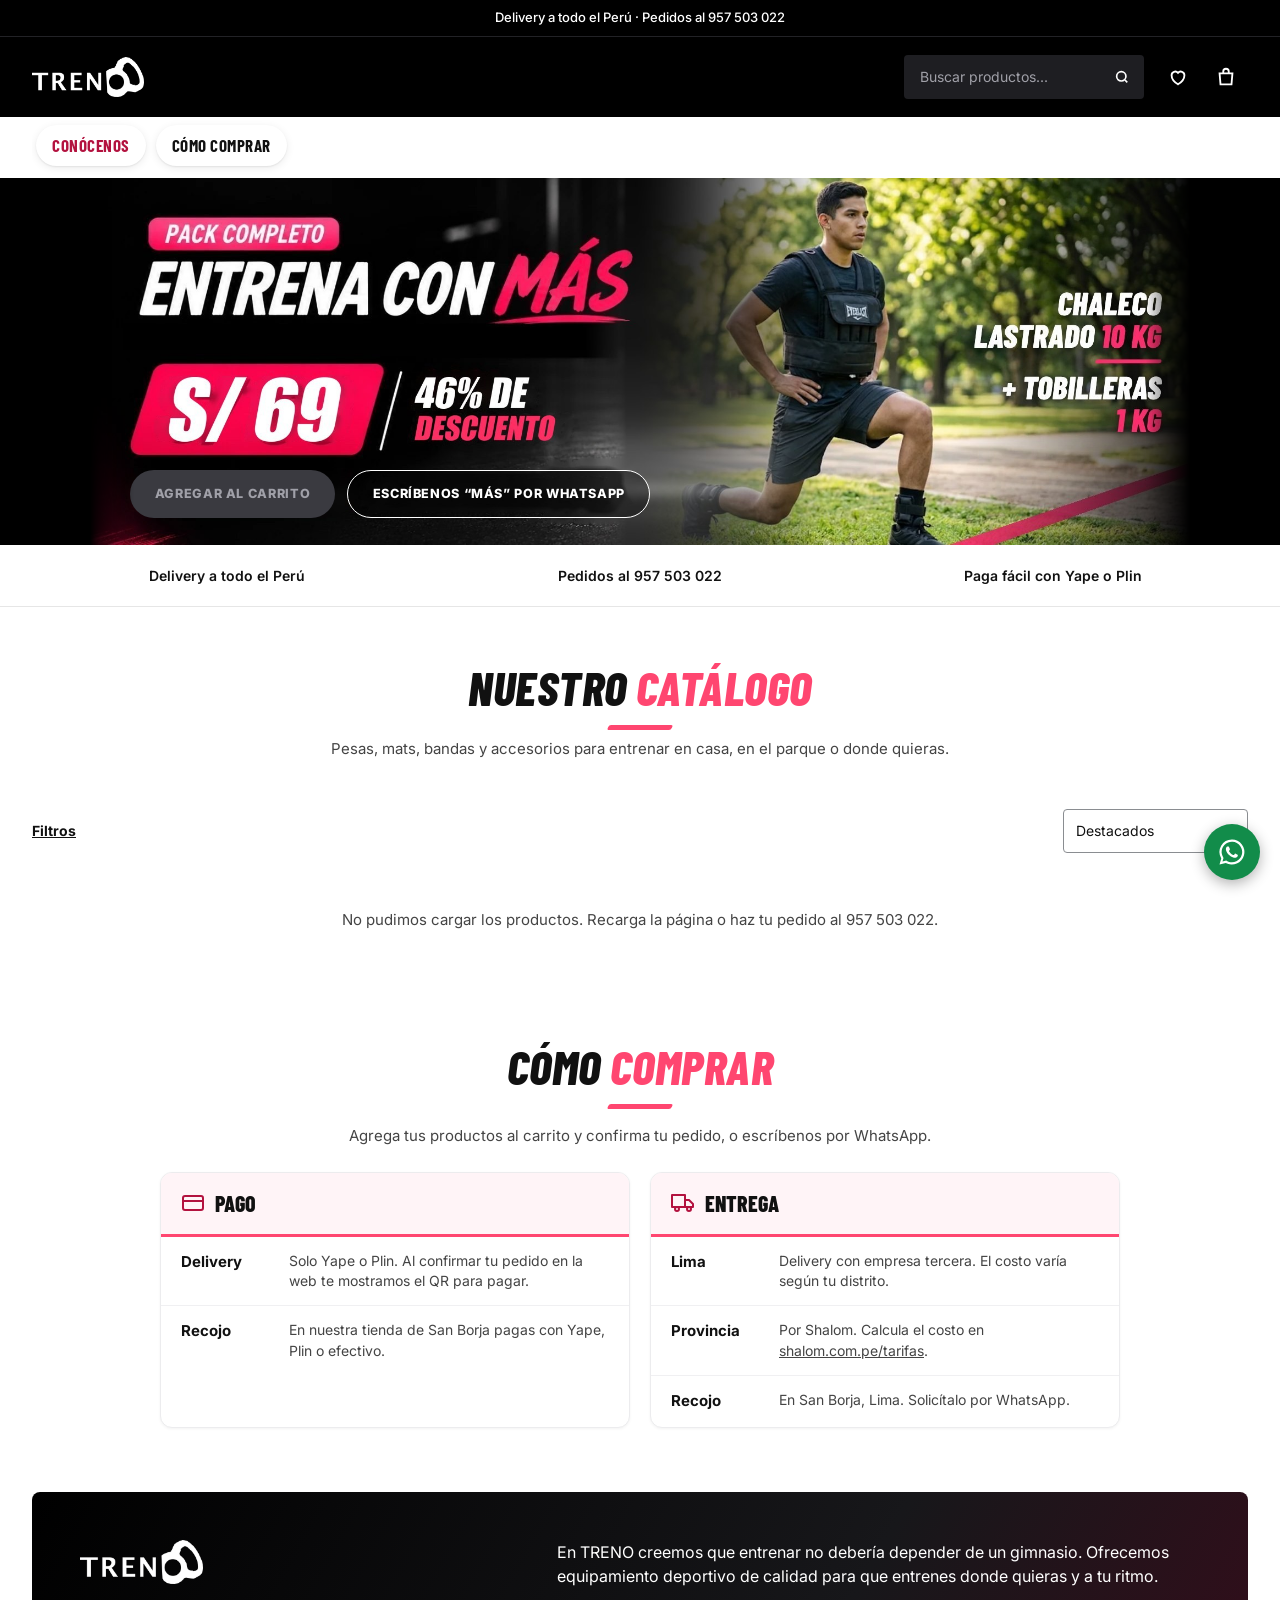
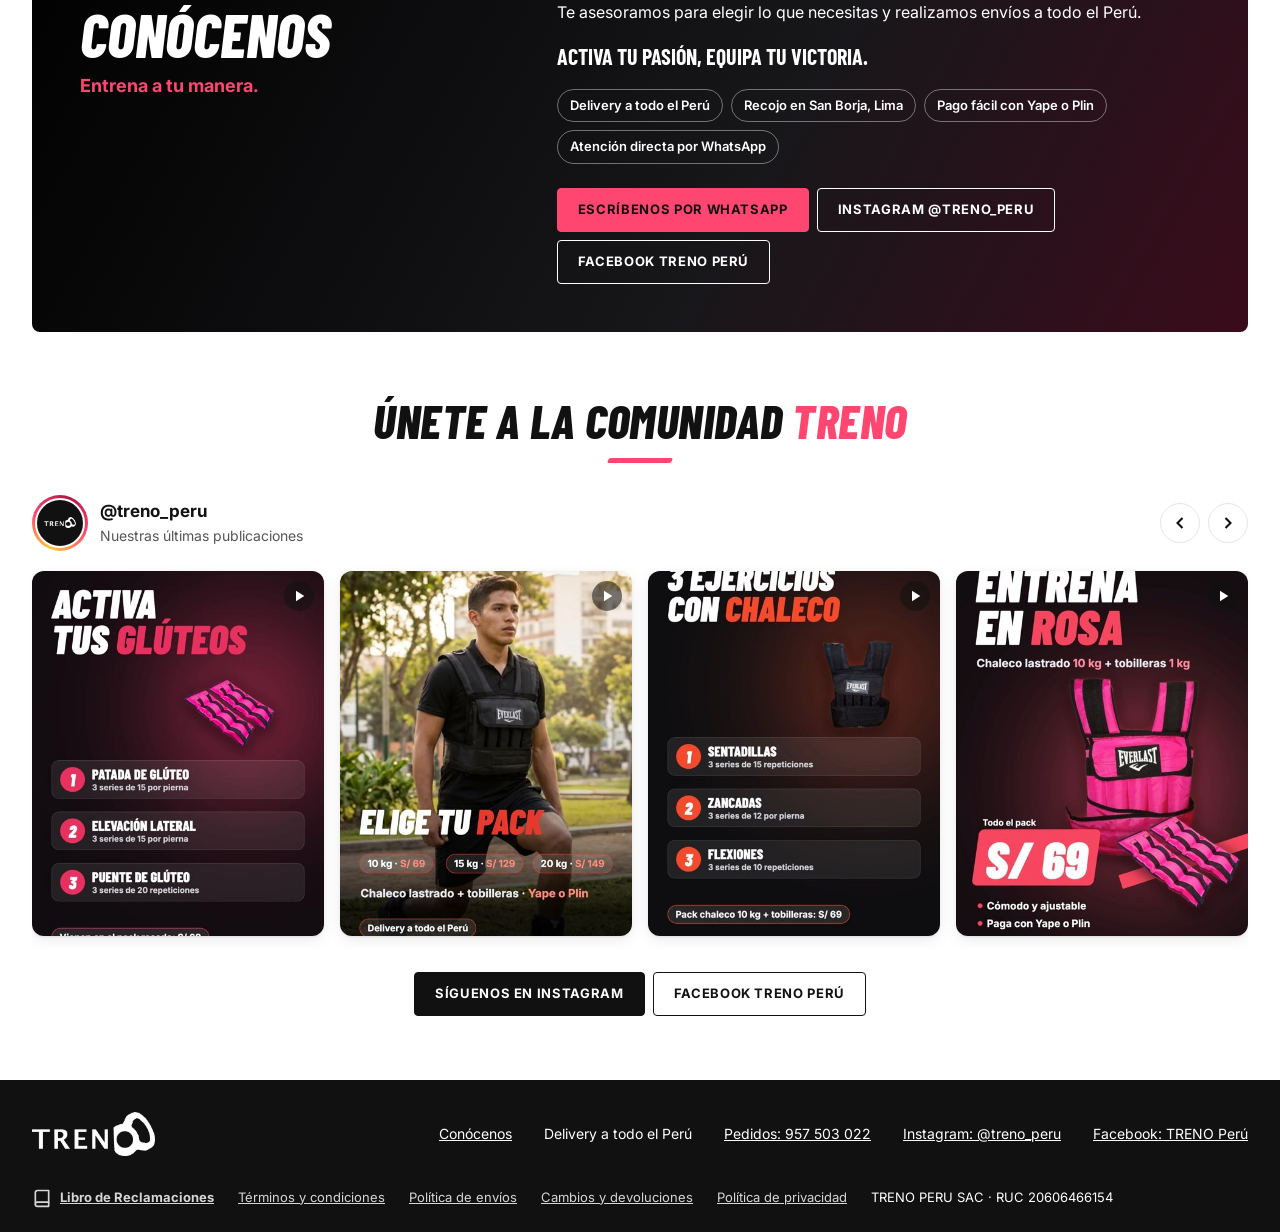
==== public/index.html @ 55b91416 "Black Friday block 'Ofertas Black Friday desde nov 27' under the banners; teaser starts Nov 13 Co-Au" ====
<!doctype html>
<html lang="es-PE">
<head>
<meta charset="utf-8">
<meta name="viewport" content="width=device-width, initial-scale=1">
<title>TRENO Perú | Pesas, mats y equipamiento para entrenar en casa</title>
<meta name="description" content="Compra pesas rusas, mancuernas, mats, bandas y accesorios para entrenar en casa o donde quieras. Delivery a todo el Perú.">
<link rel="canonical" href="https://trenoperu.vercel.app/">
<meta property="og:type" content="website">
<meta property="og:site_name" content="TRENO Perú">
<meta property="og:locale" content="es_PE">
<meta property="og:title" content="TRENO Perú | Pesas, mats y equipamiento para entrenar en casa">
<meta property="og:description" content="Pesas rusas, mancuernas, mats, bandas y accesorios. Delivery a todo el Perú.">
<meta property="og:url" content="https://trenoperu.vercel.app/">
<meta property="og:image" content="https://trenoperu.vercel.app/assets/img/banner-pack.jpg?v=8">
<script type="application/ld+json">{"@context":"https://schema.org","@type":"Store","name":"TRENO Perú","url":"https://trenoperu.vercel.app/","logo":"https://trenoperu.vercel.app/assets/img/logo-treno.png","image":"https://trenoperu.vercel.app/assets/img/banner-pack.jpg?v=8","telephone":"+51957503022","priceRange":"S/","areaServed":"PE","sameAs":["https://www.instagram.com/treno_peru","https://www.facebook.com/treno.peru"]}</script>
<link rel="preconnect" href="https://fonts.googleapis.com">
<link href="https://fonts.googleapis.com/css2?family=Barlow+Condensed:ital,wght@0,600;0,700;0,800;1,800&amp;family=Inter:wght@400;500;600;700&amp;display=swap" rel="stylesheet">
<link rel="icon" type="image/png" href="assets/img/favicon.png">
<link rel="stylesheet" href="styles.css?v=7">
</head>
<body>
  <div class="promo-bar">Delivery a todo el Perú · Pedidos al 957 503 022</div>

  <header class="site-header">
    <!-- Black band with the logo and tools; the menu sits below it on white. -->
    <div class="site-header__bar"><div class="wrap site-header__row">
      <a class="logo logo--badge" href="#" data-cat-link="Todo"><img src="assets/img/logo-treno-blanco.png" alt="TRENO" width="404" height="144"></a>
      <div class="site-header__tools">
        <label class="search">
          <span class="visually-hidden">Buscar</span>
          <input id="search" type="search" placeholder="Buscar productos...">
          <svg width="18" height="18" viewBox="0 0 24 24" fill="none" stroke="currentColor" stroke-width="2.5" aria-hidden="true"><circle cx="11" cy="11" r="7"></circle><path d="M20 20l-3.5-3.5"></path></svg>
        </label>
        <button id="favs-toggle" class="icon-button" type="button" aria-label="Ver solo favoritos" aria-pressed="false">
          <svg width="22" height="22" viewBox="0 0 24 24" fill="none" stroke="currentColor" stroke-width="2" aria-hidden="true"><path d="M12 20s-7-4.4-7-10a4 4 0 0 1 7-2.6A4 4 0 0 1 19 10c0 5.6-7 10-7 10z"></path></svg>
          <span id="fav-badge" class="count-badge" hidden></span>
        </button>
        <button id="cart-button" class="icon-button" type="button" aria-label="Carrito">
          <svg width="22" height="22" viewBox="0 0 24 24" fill="none" stroke="currentColor" stroke-width="2" aria-hidden="true"><path d="M5 8h14l-1 12H6L5 8z"></path><path d="M9 8V6a3 3 0 0 1 6 0v2"></path></svg>
          <span id="cart-badge" class="count-badge" hidden></span>
        </button>
      </div>
    </div></div>
    <div class="wrap">
      <nav class="site-nav" aria-label="Principal">
        <a href="#conocenos">Conócenos</a>
        <a href="#como-comprar">Cómo comprar</a>
        <span id="nav-groups" class="site-nav__groups"></span>
      </nav>
    </div>
  </header>

  <main>
    <section id="promo" class="hero" aria-roledescription="carrusel" aria-label="Promociones">
      <h1 class="visually-hidden">TRENO Perú: packs de chaleco lastrado con tobilleras o pesa rusa</h1>
      <div class="hero__viewport">
        <div id="hero-track" class="hero__track" aria-live="off">
          <div class="hero__banner hero__slide" data-pack="PACKCH" role="group" aria-roledescription="diapositiva">
            <img src="assets/img/banner-pack.jpg?v=8" width="2000" height="668" alt="Pack completo, entrena con más: hombre haciendo zancadas en el parque con el chaleco lastrado negro y tobilleras. Chaleco de 10 kg y tobilleras de 1 kg a S/ 69. 46% de descuento.">
            <div class="hero__actions">
              <button class="hero__action hero__action--cart" type="button" data-pack-add="PACKCH" disabled>Agregar al carrito</button>
              <a class="hero__action hero__action--whatsapp" href="https://wa.me/51957503022?text=M%C3%81S" target="_blank" rel="noopener">Escríbenos “MÁS” por WhatsApp</a>
            </div>
          </div>
          <div class="hero__banner hero__slide" data-pack="PACKCH" data-pack-slide="rosado" role="group" aria-roledescription="diapositiva">
            <img src="assets/img/banner-pack-rosado.jpg?v=8" width="2000" height="668" alt="Pack rosado, entrena con más: mujer haciendo sentadillas en casa con el chaleco lastrado y las tobilleras rosadas. Chaleco de 10 kg y tobilleras de 1 kg a S/ 69. 46% de descuento." loading="lazy">
            <div class="hero__actions">
              <button class="hero__action hero__action--cart" type="button" data-pack-add="PACKCH" data-pack-color="rosado" disabled>Agregar al carrito</button>
              <a class="hero__action hero__action--whatsapp" href="https://wa.me/51957503022?text=Hola%2C%20quiero%20el%20pack%20rosado%20chaleco%2010%20kg%20%2B%20tobilleras%201%20kg" target="_blank" rel="noopener">Escríbenos por WhatsApp</a>
            </div>
          </div>
          <div class="hero__banner hero__slide" data-pack="PACKPE" role="group" aria-roledescription="diapositiva">
            <img src="assets/img/banner-pack-pesa.jpg?v=8" width="2000" height="668" alt="Pack completo, entrena con más: hombre con chaleco lastrado haciendo swing con pesa rusa en el parque. Chaleco de 10 kg y pesa rusa de 4 kg a S/ 119. Paga fácil con Yape." loading="lazy">
            <div class="hero__actions">
              <button class="hero__action hero__action--cart" type="button" data-pack-add="PACKPE" disabled>Agregar al carrito</button>
              <a class="hero__action hero__action--whatsapp" href="https://wa.me/51957503022?text=Hola%2C%20quiero%20el%20pack%20chaleco%2010%20kg%20%2B%20pesa%20rusa%204%20kg" target="_blank" rel="noopener">Escríbenos por WhatsApp</a>
            </div>
          </div>
        </div>
      </div>
      <div id="hero-dots" class="hero__dots" role="group" aria-label="Elegir promoción"></div>
    </section>

    <ul class="benefits wrap">
      <li>Delivery a todo el Perú</li>
      <li>Pedidos al 957 503 022</li>
      <li>Paga fácil con Yape o Plin</li>
    </ul>

    <section id="groups" class="groups wrap" aria-labelledby="groups-title">
      <h2 id="groups-title" class="section-title">Elige tu <span>equipo</span></h2>
      <div id="groups-grid" class="groups__grid"></div>
    </section>

    <section id="catalogo" class="catalog wrap" aria-labelledby="catalog-title">
      <p class="catalog__back"><button id="show-all" class="link-button" type="button" hidden>← Todos los grupos</button></p>
      <!-- How-to video for the chosen group. app.js fills it from TRENO_GROUP_VIDEOS in photos.js. -->
      <div id="group-video" class="group-video" hidden>
        <div class="group-video__text">
          <span class="group-video__tag">Cómo se usa</span>
          <strong id="group-video-title" class="group-video__title"></strong>
          <ol id="group-video-steps" class="group-video__steps"></ol>
        </div>
        <video id="group-video-player" class="group-video__player" muted loop playsinline preload="none" aria-label="Video de cómo se usan los productos"></video>
      </div>
      <h2 id="catalog-title" class="section-title">Nuestro <span>catálogo</span></h2>
      <p class="catalog__intro">Pesas, mats, bandas y accesorios para entrenar en casa, en el parque o donde quieras.</p>

      <div id="cats" class="chips" role="group" aria-label="Tipos de producto"></div>

      <div class="toolbar">
        <details id="filters" class="filters">
          <summary>Filtros<span id="filters-count"></span></summary>
          <div class="filters__panel">
            <div class="filter-group">
              <h3>Color</h3>
              <div id="color-filters" class="color-grid"></div>
              <button id="clear-color" class="link-button clear-color" type="button" hidden></button>
            </div>
            <div class="filter-group">
              <h3>Precio</h3>
              <label class="check"><input type="checkbox" data-price="low">Hasta S/ 70</label>
              <label class="check"><input type="checkbox" data-price="mid">S/ 70 – S/ 150</label>
              <label class="check"><input type="checkbox" data-price="high">Más de S/ 150</label>
            </div>
          </div>
        </details>
        <span id="count" class="toolbar__count"></span>
        <label class="sort"><span class="visually-hidden">Ordenar</span>
          <select id="sort">
            <option value="rel">Destacados</option>
            <option value="asc">Precio: menor a mayor</option>
            <option value="desc">Precio: mayor a menor</option>
          </select>
        </label>
      </div>

      <p id="load-error" class="message" role="alert" hidden>No pudimos cargar los productos. Recarga la página o haz tu pedido al 957 503 022.</p>
      <p id="empty" class="message" hidden>No hay productos con esos filtros.<button id="clear-filters" class="link-button" type="button">Quitar filtros</button></p>
      <div id="grid" class="product-grid"></div>
    </section>

    <section id="como-comprar" class="rules wrap" aria-labelledby="rules-title">
      <h2 id="rules-title" class="section-title">Cómo <span>comprar</span></h2>
      <p class="rules__intro">Agrega tus productos al carrito y confirma tu pedido, o escríbenos por WhatsApp.</p>
      <div class="rules__grid">
        <div class="rules__panel">
          <h3 class="rules__head"><svg width="24" height="24" viewBox="0 0 24 24" fill="none" stroke="currentColor" stroke-width="2" stroke-linecap="round" stroke-linejoin="round" aria-hidden="true"><rect x="2" y="5" width="20" height="14" rx="2"/><path d="M2 10h20"/></svg>Pago</h3>
          <dl class="rules__list">
            <div><dt>Delivery</dt><dd>Solo Yape o Plin. Al confirmar tu pedido en la web te mostramos el QR para pagar.</dd></div>
            <div><dt>Recojo</dt><dd>En nuestra tienda de San Borja pagas con Yape, Plin o efectivo.</dd></div>
          </dl>
        </div>
        <div class="rules__panel">
          <h3 class="rules__head"><svg width="24" height="24" viewBox="0 0 24 24" fill="none" stroke="currentColor" stroke-width="2" stroke-linecap="round" stroke-linejoin="round" aria-hidden="true"><path d="M1 4h13v12H1z"/><path d="M14 9h4l4 4v3h-8z"/><circle cx="6" cy="18" r="2"/><circle cx="18" cy="18" r="2"/></svg>Entrega</h3>
          <dl class="rules__list">
            <div><dt>Lima</dt><dd>Delivery con empresa tercera. El costo varía según tu distrito.</dd></div>
            <div><dt>Provincia</dt><dd>Por Shalom. Calcula el costo en <a href="https://shalom.com.pe/tarifas" target="_blank" rel="noopener">shalom.com.pe/tarifas</a>.</dd></div>
            <div><dt>Recojo</dt><dd>En San Borja, Lima. Solicítalo por WhatsApp.</dd></div>
          </dl>
        </div>
      </div>
    </section>

    <section id="conocenos" class="about wrap" aria-labelledby="about-title">
      <div class="about__panel">
        <div class="about__intro">
          <img src="assets/img/logo-treno-blanco.png" alt="" width="404" height="144" loading="lazy">
          <h2 id="about-title" class="display">Conócenos</h2>
          <p class="about__lead">Entrena a tu manera.</p>
        </div>
        <div class="about__body">
          <p>En TRENO creemos que entrenar no debería depender de un gimnasio. Ofrecemos equipamiento deportivo de calidad para que entrenes donde quieras y a tu ritmo.</p>
          <p>Te asesoramos para elegir lo que necesitas y realizamos envíos a todo el Perú.</p>
          <p class="about__motto">Activa tu pasión, equipa tu victoria.</p>
          <ul class="about__points">
            <li>Delivery a todo el Perú</li>
            <li>Recojo en San Borja, Lima</li>
            <li>Pago fácil con Yape o Plin</li>
            <li>Atención directa por WhatsApp</li>
          </ul>
          <div class="about__actions">
            <a class="button about__cta" href="https://wa.me/51957503022?text=Hola%2C%20quiero%20conocer%20m%C3%A1s%20sobre%20TRENO" target="_blank" rel="noopener">Escríbenos por WhatsApp</a>
            <a class="button about__secondary" href="https://www.instagram.com/treno_peru" target="_blank" rel="noopener">Instagram @treno_peru</a>
            <a class="button about__secondary" href="https://www.facebook.com/treno.peru" target="_blank" rel="noopener">Facebook TRENO Perú</a>
          </div>
        </div>
      </div>
    </section>

    <!-- Testimonials: only test reviews exist so far, so app.js shows this section only on localhost or with ?prueba=testimonios. -->
    <section id="testimonios" class="reviews wrap" aria-labelledby="reviews-title" hidden>
      <h2 id="reviews-title" class="section-title">Lo que dicen de <span>TRENO</span></h2>
      <p class="reviews__test-note">Vista de prueba: estas reseñas son ficticias y no se muestran al público.</p>
      <ul id="reviews-list" class="reviews__list"></ul>
    </section>

    <section id="instagram" class="social wrap" aria-labelledby="social-title">
      <h2 id="social-title" class="section-title">Únete a la comunidad <span>TRENO</span></h2>
      <div class="ig-head">
        <a class="ig-head__profile" href="https://www.instagram.com/treno_peru" target="_blank" rel="noopener">
          <span class="ig-head__avatar"><img src="assets/img/logo-treno-blanco.png" alt="" width="404" height="144"></span>
          <span><strong>@treno_peru</strong><small>Nuestras últimas publicaciones</small></span>
        </a>
        <div class="ig-head__nav">
          <button class="ig-nav" type="button" data-ig-scroll="-1" aria-label="Publicaciones anteriores"><svg width="20" height="20" viewBox="0 0 24 24" fill="none" stroke="currentColor" stroke-width="2.5" aria-hidden="true"><path d="M15 6l-6 6 6 6"/></svg></button>
          <button class="ig-nav" type="button" data-ig-scroll="1" aria-label="Más publicaciones"><svg width="20" height="20" viewBox="0 0 24 24" fill="none" stroke="currentColor" stroke-width="2.5" aria-hidden="true"><path d="M9 6l6 6-6 6"/></svg></button>
        </div>
      </div>
      <ul id="ig-strip" class="ig-strip">
        <li><a class="ig-post" href="https://www.instagram.com/treno_peru/reel/Dfrve8mE39_/" target="_blank" rel="noopener" aria-label="Reel de Instagram: Activa tus glúteos en casa con tobilleras, pack rosado a S/ 69"><img src="assets/ig/ig-1.jpg?v=3" width="480" height="600" alt="" loading="lazy"><span class="ig-post__type" aria-hidden="true"><svg width="18" height="18" viewBox="0 0 24 24" fill="currentColor"><path d="M8 5v14l11-7z"/></svg></span></a></li>
        <li><a class="ig-post" href="https://www.instagram.com/treno_peru/reel/DfpimyHEnEU/" target="_blank" rel="noopener" aria-label="Reel de Instagram: Elige tu pack: chaleco lastrado 10, 15 o 20 kg desde S/ 69"><img src="assets/ig/ig-2.jpg?v=3" width="480" height="600" alt="" loading="lazy"><span class="ig-post__type" aria-hidden="true"><svg width="18" height="18" viewBox="0 0 24 24" fill="currentColor"><path d="M8 5v14l11-7z"/></svg></span></a></li>
        <li><a class="ig-post" href="https://www.instagram.com/treno_peru/reel/Dfml6w2FAPw/" target="_blank" rel="noopener" aria-label="Reel de Instagram: 3 ejercicios con chaleco: sentadillas, zancadas y flexiones"><img src="assets/ig/ig-3.jpg?v=3" width="480" height="600" alt="" loading="lazy"><span class="ig-post__type" aria-hidden="true"><svg width="18" height="18" viewBox="0 0 24 24" fill="currentColor"><path d="M8 5v14l11-7z"/></svg></span></a></li>
        <li><a class="ig-post" href="https://www.instagram.com/treno_peru/reel/DfkBL__j1FA/" target="_blank" rel="noopener" aria-label="Reel de Instagram: Entrena en rosa: pack chaleco 10 kg + tobilleras 1 kg a S/ 69"><img src="assets/ig/ig-4.jpg?v=3" width="480" height="600" alt="" loading="lazy"><span class="ig-post__type" aria-hidden="true"><svg width="18" height="18" viewBox="0 0 24 24" fill="currentColor"><path d="M8 5v14l11-7z"/></svg></span></a></li>
        <li><a class="ig-post" href="https://www.instagram.com/treno_peru/reel/DfiyybgoReH/" target="_blank" rel="noopener" aria-label="Reel de Instagram: Entrena con más: pack chaleco 10 kg + tobilleras 1 kg a S/ 69"><img src="assets/ig/ig-5.jpg?v=3" width="480" height="600" alt="" loading="lazy"><span class="ig-post__type" aria-hidden="true"><svg width="18" height="18" viewBox="0 0 24 24" fill="currentColor"><path d="M8 5v14l11-7z"/></svg></span></a></li>
        <li><a class="ig-post" href="https://www.instagram.com/treno_peru/reel/DfgdiuYpxv-/" target="_blank" rel="noopener" aria-label="Reel de Instagram: Pack rosado: chaleco lastrado 10 kg + tobilleras 1 kg a S/ 69"><img src="assets/ig/ig-6.jpg?v=3" width="480" height="600" alt="" loading="lazy"><span class="ig-post__type" aria-hidden="true"><svg width="18" height="18" viewBox="0 0 24 24" fill="currentColor"><path d="M8 5v14l11-7z"/></svg></span></a></li>
        <li><a class="ig-post" href="https://www.instagram.com/treno_peru/p/Db1gT7wpOqf/" target="_blank" rel="noopener" aria-label="Publicación de Instagram: Entrena con más: pack chaleco lastrado 10 kg + tobilleras 1 kg"><img src="assets/ig/ig-7.jpg?v=3" width="480" height="600" alt="" loading="lazy"></a></li>
        <li><a class="ig-post" href="https://www.instagram.com/treno_peru/reel/DXQp5BdNd_0/" target="_blank" rel="noopener" aria-label="Reel de Instagram: Entrenamiento con pesa rusa"><img src="assets/ig/ig-8.jpg?v=3" width="480" height="600" alt="" loading="lazy"><span class="ig-post__type" aria-hidden="true"><svg width="18" height="18" viewBox="0 0 24 24" fill="currentColor"><path d="M8 5v14l11-7z"/></svg></span></a></li>
      </ul>
      <p class="social__link"><a class="button" href="https://www.instagram.com/treno_peru" target="_blank" rel="noopener">Síguenos en Instagram</a><a class="button button--outline" href="https://www.facebook.com/treno.peru" target="_blank" rel="noopener">Facebook TRENO Perú</a></p>
    </section>
  </main>

  <footer class="site-footer">
    <div class="wrap site-footer__row">
      <a class="logo" href="#"><img src="assets/img/logo-treno-blanco.png" alt="TRENO" width="404" height="144" loading="lazy"></a>
      <div class="site-footer__links">
        <a href="#conocenos">Conócenos</a>
        <span>Delivery a todo el Perú</span>
        <a href="tel:+51957503022">Pedidos: 957 503 022</a>
        <a href="https://www.instagram.com/treno_peru">Instagram: @treno_peru</a>
        <a href="https://www.facebook.com/treno.peru">Facebook: TRENO Perú</a>
      </div>
    </div>
    <nav class="wrap site-footer__legal" aria-label="Información legal">
      <a class="site-footer__book" href="/libro-de-reclamaciones"><svg width="20" height="20" viewBox="0 0 24 24" fill="none" stroke="currentColor" stroke-width="2" stroke-linecap="round" stroke-linejoin="round" aria-hidden="true"><path d="M4 19.5A2.5 2.5 0 0 1 6.5 17H20V3H6.5A2.5 2.5 0 0 0 4 5.5z"/><path d="M4 19.5A2.5 2.5 0 0 0 6.5 22H20v-5"/></svg>Libro de Reclamaciones</a>
      <a href="/terminos">Términos y condiciones</a>
      <a href="/envios">Política de envíos</a>
      <a href="/cambios-y-devoluciones">Cambios y devoluciones</a>
      <a href="/privacidad">Política de privacidad</a>
      <span>TRENO PERU SAC · RUC 20606466154</span>
    </nav>
  </footer>

  <div class="wa">
    <section id="wa-panel" class="wa__panel" aria-labelledby="wa-title" hidden>
      <div class="wa__head">
        <h2 id="wa-title" class="wa__title">Preguntas frecuentes</h2>
        <button id="wa-close" class="wa__close" type="button" aria-label="Cerrar preguntas frecuentes">×</button>
      </div>
      <div class="wa__list">
        <div class="wa__rules">
          <p class="wa__rules-title">Antes de escribirnos</p>
          <p class="wa__rules-group">Pago</p>
          <dl class="wa__rules-list">
            <div><dt>Delivery</dt><dd>Solo Yape o Plin</dd></div>
            <div><dt>Recojo</dt><dd>Yape, Plin o efectivo</dd></div>
          </dl>
          <p class="wa__rules-group">Entrega</p>
          <dl class="wa__rules-list">
            <div><dt>Lima</dt><dd>Delivery con empresa tercera, costo según distrito</dd></div>
            <div><dt>Provincia</dt><dd>Por Shalom, <a href="https://shalom.com.pe/tarifas" target="_blank" rel="noopener">cotiza aquí</a></dd></div>
            <div><dt>Recojo</dt><dd>En San Borja, Lima, coordinándolo por WhatsApp</dd></div>
          </dl>
        </div>
        <details class="wa__item"><summary>¿Cómo compro?</summary><p>Agrega tus productos al carrito, toca Continuar, completa tus datos de entrega y confirma tu pedido. Verás el QR para pagar con Yape o Plin.</p></details>
        <details class="wa__item"><summary>¿Cómo pago?</summary><p>Con delivery, pagas solo con Yape o Plin: al confirmar tu pedido en la web te mostramos el QR. Si recoges tu pedido en nuestra tienda de San Borja, puedes pagar con Yape, Plin o en efectivo.</p></details>
        <details class="wa__item"><summary>¿Cómo confirmo mi pago?</summary><p>Envíanos la constancia por WhatsApp junto con tu número de pedido.</p></details>
        <details class="wa__item"><summary>¿Hacen delivery?</summary><p>Sí, si decides que te lo enviemos, despachamos a todo el Perú con una empresa de delivery tercera.</p></details>
        <details class="wa__item"><summary>¿El delivery está incluido?</summary><p>No, el precio no incluye delivery. El costo varía según la localidad y te lo confirmamos por WhatsApp.</p></details>
        <details class="wa__item"><summary>¿Cuánto cuesta el envío a provincia?</summary><p>Enviamos a provincia por Shalom. Calcula el costo en <a href="https://shalom.com.pe/tarifas" target="_blank" rel="noopener">shalom.com.pe/tarifas</a>: elige Lima como origen, tu ciudad como destino y el peso de tu pedido.</p></details>
        <details class="wa__item"><summary>¿Puedo recoger mi pedido?</summary><p>Sí, solicítalo por WhatsApp y lo recoges en San Borja, Lima. Al recoger puedes pagar con Yape, Plin o en efectivo.</p></details>
        <details class="wa__item"><summary>¿Tienen más pesos o colores?</summary><p>Elige el peso y el color en cada producto. Si no encuentras lo que buscas, escríbenos.</p></details>
        <details class="wa__item"><summary>¿Me pueden armar un pack?</summary><p>Sí, escríbenos por WhatsApp y te armamos un pack a tu medida.</p></details>
      </div>
      <a class="wa__chat" href="https://wa.me/51957503022?text=Hola%2C%20tengo%20una%20consulta" target="_blank" rel="noopener"><svg width="20" height="20" viewBox="0 0 24 24" fill="currentColor" aria-hidden="true"><path d="M12 2a10 10 0 0 0-8.6 15.1L2 22l5-1.3A10 10 0 1 0 12 2zm0 18.2c-1.5 0-3-.4-4.3-1.200l-.3-.2-3 .8.8-2.900-.2-.3A8.200 8.200 0 1 1 12 20.200zm4.500-6.100c-.2-.1-1.400-.7-1.600-.8-.2-.1-.4-.1-.6.100l-.7.900c-.1.200-.3.200-.5.100-.7-.300-1.500-.700-2.300-1.500-.600-.600-1.100-1.300-1.200-1.500-.100-.200 0-.400.100-.500l.400-.500.200-.400c.100-.100 0-.300 0-.400l-.700-1.700c-.200-.400-.400-.400-.600-.400h-.500c-.200 0-.400.100-.600.300-.200.200-.800.800-.800 2s.800 2.300.900 2.500c.100.200 1.700 2.600 4.100 3.600 2 .800 2.400.700 2.800.600.500 0 1.400-.600 1.600-1.100.200-.500.200-1 .100-1.100-.100-.200-.200-.200-.500-.300z"/></svg>Conversar por WhatsApp</a>
    </section>
    <button id="wa-toggle" class="wa__toggle" type="button" aria-label="Abrir ayuda y WhatsApp" aria-expanded="false" aria-controls="wa-panel"><svg width="30" height="30" viewBox="0 0 24 24" fill="currentColor" aria-hidden="true"><path d="M12 2a10 10 0 0 0-8.6 15.1L2 22l5-1.3A10 10 0 1 0 12 2zm0 18.2c-1.5 0-3-.4-4.3-1.200l-.3-.2-3 .8.8-2.900-.2-.3A8.200 8.200 0 1 1 12 20.200zm4.500-6.100c-.2-.1-1.400-.7-1.600-.8-.2-.1-.4-.1-.6.100l-.7.900c-.1.200-.3.200-.5.100-.7-.300-1.500-.700-2.300-1.500-.600-.600-1.100-1.300-1.200-1.500-.100-.200 0-.400.100-.500l.400-.500.200-.400c.100-.100 0-.300 0-.400l-.700-1.700c-.200-.400-.400-.400-.600-.400h-.500c-.200 0-.400.100-.600.300-.200.200-.800.800-.800 2s.800 2.300.900 2.500c.100.200 1.700 2.600 4.100 3.600 2 .800 2.400.700 2.800.600.500 0 1.400-.600 1.600-1.100.200-.500.200-1 .100-1.100-.100-.200-.200-.200-.500-.300z"/></svg></button>
  </div>

  <!-- Promo shown once per visit. app.js opens it only while the pack is in stock. -->
  <dialog id="popup" class="popup" aria-labelledby="popup-title">
    <button id="popup-close" class="popup__close" type="button" aria-label="Cerrar">×</button>
    <a id="popup-link" class="popup__link" href="#producto/PACKCH">
      <img src="assets/img/promo-pack-persona.jpg" width="800" height="1000" alt="Hombre entrenando en el parque con el chaleco lastrado y las tobilleras TRENO">
      <span class="popup__text">
        <span class="popup__tag">Pack completo</span>
        <strong id="popup-title" class="popup__title">Entrena con <span>más</span></strong>
        <span class="popup__sub">Chaleco lastrado 10&nbsp;kg + tobilleras 1&nbsp;kg</span>
        <span class="popup__row"><span id="popup-price" class="popup__price">S/&nbsp;69</span><span class="popup__cta">Ver producto</span></span>
      </span>
    </a>
  </dialog>

  <dialog id="product" class="product" aria-labelledby="product-name">
    <button id="product-close" class="product__close" type="button" aria-label="Cerrar">×</button>
    <div class="product__layout">
      <div class="product__gallery">
        <div class="product__main">
          <img id="product-image" alt="">
          <video id="product-video" controls playsinline preload="none" hidden></video>
          <div id="product-image-empty" class="tile__empty" hidden>Foto próximamente</div>
        </div>
        <p id="product-color-note" class="product__note" hidden>Foto en otro color</p>
        <div id="product-thumbs" class="product__thumbs"></div>
      </div>
      <div class="product__info">
        <span id="product-badge" class="tile__badge tile__badge--low product__badge" hidden></span>
        <h2 id="product-name" class="display"></h2>
        <div id="product-meta" class="card__meta"></div>
        <div id="product-price" class="product__price"></div>
        <p id="product-description" class="product__description" hidden></p>
        <div id="product-options" hidden>
          <div class="product__label">Presentación</div>
          <div id="product-variants" class="option-chips"></div>
        </div>
        <div class="product__label">Color</div>
        <div id="product-swatches" class="swatches product__swatches"></div>
        <button id="product-add" class="button" type="button">Agregar al carrito</button>
        <p class="checkout__note">Pagas con Yape o Plin al confirmar tu pedido. El costo de delivery se coordina aparte.</p>
      </div>
    </div>
  </dialog>

  <dialog id="cart" class="cart" aria-labelledby="cart-title">
    <div class="cart__head">
      <h2 id="cart-title" class="display">Tu carrito</h2>
      <button id="cart-close" class="link-button" type="button">Cerrar</button>
    </div>
    <div id="cart-done" class="cart__done" role="status" hidden>
      <h3 class="pay__title">Paga con Yape o Plin para confirmar tu pedido</h3>
      <p class="pay__summary">Pedido <strong id="done-order"></strong> · Total: <strong id="done-total"></strong></p>
      <img class="pay__qr" src="assets/img/yape-qr.jpg" width="1320" height="1944" alt="Código QR de Yape a nombre de Fernando Perea Villa">
      <a class="button button--outline pay__action" href="assets/img/yape-qr.jpg" download="yape-treno.jpg">Descargar QR</a>
      <ol class="pay__steps">
        <li>Abre Yape o Plin y escanea este QR.</li>
        <li>Paga el total de tu pedido.</li>
        <li>Envíanos la constancia por WhatsApp con tu número de pedido.</li>
      </ol>
      <a id="done-whatsapp" class="button pay__action" href="https://wa.me/51957503022">Enviar constancia por WhatsApp</a>
      <p class="checkout__note">El total no incluye delivery; te confirmamos ese costo por WhatsApp. Si estás en el celular, descarga el QR para usarlo en Yape o Plin, o llámanos al 957 503 022.</p>
    </div>
    <p id="cart-empty" class="cart__empty">Tu carrito está vacío.</p>
    <ul id="cart-lines" class="cart__lines"></ul>
    <div id="cart-summary" class="cart-summary" hidden>
      <div class="checkout__total"><span>Total</span><span id="cart-total"></span></div>
      <p class="checkout__note">El costo de delivery se coordina aparte.</p>
      <button id="cart-continue" class="button" type="button">Continuar</button>
      <button id="cart-keep-shopping" class="link-button" type="button">Seguir comprando</button>
    </div>
    <form id="checkout" class="checkout" hidden>
      <button id="checkout-back" class="link-button checkout__back" type="button">← Volver al carrito</button>
      <h3 class="checkout__title">Tus datos de entrega</h3>
      <div class="checkout__total"><span>Total</span><span id="checkout-total"></span></div>
      <p class="checkout__note">Completa tus datos y confirma. Luego verás el QR para pagar con Yape o Plin. El costo de delivery se coordina aparte.</p>
      <label class="field">Nombre completo<input name="name" required maxlength="120" autocomplete="name"></label>
      <label class="field">Teléfono<input name="phone" type="tel" required maxlength="20" autocomplete="tel"></label>
      <label class="field">Dirección<input name="address" required maxlength="240" autocomplete="street-address"></label>
      <label class="field">Distrito o ciudad<input name="city" required maxlength="80"></label>
      <label class="field">Notas (opcional)<textarea name="notes" rows="2" maxlength="500"></textarea></label>
      <p id="checkout-error" class="form-error" role="alert" hidden></p>
      <button id="checkout-submit" class="button" type="submit">Confirmar y ver QR de pago</button>
    </form>
  </dialog>

  <script src="photos.js"></script>
  <script src="app.js?v=4"></script>
</body>
</html>
---- public/styles.css ----
:root {
  --ink: #111111;
  --muted: #555555;
  --line: #E6E6E6;
  --control: #8A8D91;
  --soft: #F2F2F2;
  --accent: #FF4670;
  --accent-text: #B3123F;
  --yellow: #FFC93C;
  --page-pad: 32px;
  --display: 'Barlow Condensed', sans-serif;
}

* { box-sizing: border-box; }
[hidden] { display: none !important; }

body {
  margin: 0;
  background: #ffffff;
  color: var(--ink);
  font-family: Inter, system-ui, sans-serif;
  font-size: 15px;
  line-height: 1.5;
}

a { color: inherit; }
a:hover { color: var(--accent-text); }
button, input, select, textarea { font: inherit; color: inherit; }
:focus-visible { outline: 2px solid var(--ink); outline-offset: 2px; }

.wrap { max-width: 1320px; margin-inline: auto; padding-inline: var(--page-pad); }
.visually-hidden { position: absolute; width: 1px; height: 1px; overflow: hidden; clip: rect(0 0 0 0); white-space: nowrap; }

.display, .section-title {
  margin: 0;
  font-family: var(--display);
  font-weight: 800;
  line-height: 1;
  text-transform: uppercase;
}
.section-title { font-size: clamp(32px, 4vw, 48px); font-style: italic; letter-spacing: 0.01em; text-align: center; }
.section-title span { color: var(--accent); }
.section-title::after { content: ''; display: block; width: 64px; height: 5px; margin: 14px auto 0; border-radius: 2px; background: var(--accent); transform: skewX(-24deg); }
.about__intro .display { font-style: italic; }

.button {
  display: inline-flex;
  align-items: center;
  justify-content: center;
  gap: 10px;
  min-height: 44px;
  padding: 0 20px;
  border: 1px solid var(--ink);
  border-radius: 4px;
  background: var(--ink);
  color: #ffffff;
  font-size: 13px;
  font-weight: 700;
  letter-spacing: 0.05em;
  text-decoration: none;
  text-transform: uppercase;
  cursor: pointer;
}
.button:hover { background: #333333; border-color: #333333; color: #ffffff; }
.button--outline { background: #ffffff; color: var(--ink); }
.button--outline:hover { background: var(--ink); border-color: var(--ink); color: #ffffff; }
.button:disabled { background: var(--line); border-color: var(--line); color: var(--muted); cursor: not-allowed; }

.link-button {
  min-height: 44px;
  padding: 0;
  border: 0;
  background: transparent;
  font-size: 14px;
  text-decoration: underline;
  cursor: pointer;
}

/* Header */
.promo-bar {
  padding: 8px 16px;
  border-bottom: 1px solid #222226;
  background: #000000;
  color: #ffffff;
  font-size: 13px;
  font-weight: 500;
  text-align: center;
}

.site-header { background: #ffffff; }
.site-header__bar { background: #000000; color: #ffffff; }
.site-header__row { display: flex; flex-wrap: wrap; align-items: center; gap: 8px 32px; min-height: 80px; padding-block: 12px; }
.logo { display: block; flex: none; line-height: 0; }
.logo img { display: block; width: auto; height: 44px; }
.logo--badge { padding: 8px 16px; border-radius: 12px; background: linear-gradient(135deg, #1a1a1a, #2b2b2b); box-shadow: 0 2px 8px rgba(0, 0, 0, 0.18); transition: transform 0.2s, box-shadow 0.2s; }
.logo--badge:hover { transform: translateY(-1px); box-shadow: 0 4px 12px rgba(0, 0, 0, 0.24); }
.logo--badge img { height: 36px; }
/* On the black band the logo stands on its own, without the badge box. */
.site-header__bar .logo--badge { padding: 0; border-radius: 0; background: none; box-shadow: none; }
.site-header__bar .logo--badge:hover { box-shadow: none; opacity: 0.85; }
.site-header__bar .logo--badge img { height: 40px; }
.site-nav { display: flex; gap: 10px; min-width: 0; padding: 8px 40px 12px 4px; overflow-x: auto; scrollbar-width: none; font-family: var(--display); font-size: 17px; font-weight: 700; letter-spacing: 0.03em; text-transform: uppercase; -webkit-mask-image: linear-gradient(to right, #000 calc(100% - 40px), transparent); mask-image: linear-gradient(to right, #000 calc(100% - 40px), transparent); }
.site-nav::-webkit-scrollbar { display: none; }
.site-nav a { flex: none; padding: 8px 16px; border-radius: 999px; background: #ffffff; text-decoration: none; box-shadow: 0 1px 2px rgba(0, 0, 0, 0.08), 0 2px 8px rgba(0, 0, 0, 0.08); transition: background-color 0.2s, box-shadow 0.2s, color 0.2s, transform 0.2s; }
.site-nav a:hover { color: var(--ink); box-shadow: 0 4px 14px rgba(0, 0, 0, 0.18); transform: translateY(-1px); }
.site-nav a:first-child { color: var(--accent-text); }
.site-nav__groups { display: contents; }
.site-nav a[aria-current] { background: var(--accent); color: var(--ink); box-shadow: 0 3px 12px rgba(255, 70, 112, 0.45); }
.site-header__tools { display: flex; flex: 1 1 260px; align-items: center; justify-content: flex-end; gap: 4px; }
.search { display: flex; flex: 0 1 240px; align-items: center; gap: 8px; min-width: 0; height: 44px; padding: 0 14px; margin-right: 8px; border-radius: 4px; background: #1E1E22; color: #ffffff; }
.search input { width: 100%; min-width: 0; border: 0; background: transparent; color: #ffffff; font-size: 14px; outline: none; }
.search input::placeholder { color: #A0A0A8; }
.search:focus-within { outline: 2px solid var(--accent); }
.icon-button { position: relative; display: grid; place-items: center; width: 44px; height: 44px; border: 0; border-radius: 4px; background: transparent; color: inherit; cursor: pointer; }
.icon-button[aria-pressed="true"] { background: rgba(255, 255, 255, 0.16); }
.count-badge { position: absolute; top: 3px; right: 1px; display: grid; place-items: center; min-width: 18px; height: 18px; padding: 0 4px; border-radius: 9px; background: var(--accent); color: var(--ink); font-size: 11px; font-weight: 700; }

/* Hero */
.hero { background: #000000; }
.hero { position: relative; }
/* Capped at 1100px wide so the 3:1 banner stays about 370px tall on large screens. */
.hero__viewport { max-width: 1100px; margin-inline: auto; overflow: hidden; }
/* Past the cap, fade the banner's sides into the black band instead of a hard edge. */
@media (min-width: 1140px) {
  .hero__viewport { -webkit-mask-image: linear-gradient(90deg, transparent, #000 4%, #000 96%, transparent); mask-image: linear-gradient(90deg, transparent, #000 4%, #000 96%, transparent); }
}
.hero__viewport { touch-action: pan-y; cursor: grab; user-select: none; -webkit-user-select: none; }
.hero__viewport:active { cursor: grabbing; }
.hero__viewport img { -webkit-user-drag: none; }
.hero__track { display: flex; transition: transform 0.7s ease; }
.hero__track.is-dragging { transition: none; }
.hero__banner { position: relative; flex: 0 0 100%; min-width: 0; }
.hero__dots { position: absolute; left: 50%; bottom: 12px; display: flex; gap: 8px; transform: translateX(-50%); }
.hero__dot { position: relative; width: 12px; height: 12px; padding: 0; border: 2px solid #ffffff; border-radius: 50%; background: transparent; cursor: pointer; }
.hero__dot[aria-pressed="true"] { background: #ffffff; }
.hero__dot::before { content: ''; position: absolute; inset: -16px; }
@media (prefers-reduced-motion: reduce) { .hero__track { transition: none; } }
.hero__banner img { display: block; width: 100%; height: auto; }
/* Real buttons over the empty bottom-left of the banner, sized with the banner width. */
.hero__actions { position: absolute; left: 3.6%; top: 79.5%; display: flex; gap: 1.1cqw; }
.hero__action { display: flex; align-items: center; justify-content: center; height: 4.4cqw; padding: 0 2.2cqw; border: max(1.5px, 0.12cqw) solid transparent; border-radius: 999px; font-family: Inter, sans-serif; font-size: 1.15cqw; font-weight: 800; letter-spacing: 0.05em; line-height: 1; text-decoration: none; text-transform: uppercase; white-space: nowrap; cursor: pointer; transition: transform 0.15s, box-shadow 0.15s; }
.hero__action:hover { transform: translateY(-1px); box-shadow: 0 0.4cqw 1.2cqw rgba(0, 0, 0, 0.45); }
.hero__action:focus-visible { outline: 3px solid #ffffff; outline-offset: 2px; }
.hero__action--cart { background: var(--accent); color: #111111; }
.hero__action--cart:disabled { background: #3a3a40; color: #A0A0A8; cursor: default; transform: none; }
.hero__action--whatsapp { border-color: #ffffff; background: rgba(0, 0, 0, 0.35); color: #ffffff; }
/* Black Friday seal (app.js adds it only during Black Friday). Sized by the banner width so it
   keeps its place in the empty top-right corner of the image on every screen. */
.hero__banner { container-type: inline-size; }
.bf-seal { position: absolute; top: 1.4cqw; right: 2.4cqw; display: grid; grid-template-columns: auto auto; column-gap: 0.9cqw; justify-items: center; padding: 0.7cqw 1.6cqw 0.8cqw; border: max(2px, 0.22cqw) solid var(--accent); border-radius: 0.7cqw; background: #000000; color: #ffffff; font-family: 'Barlow Condensed', sans-serif; font-style: italic; font-weight: 800; line-height: 0.95; text-transform: uppercase; transform: rotate(-3deg); box-shadow: 0 0.5cqw 1.4cqw rgba(0, 0, 0, 0.45); pointer-events: none; }
.bf-seal__black, .bf-seal__friday { font-size: 3.5cqw; letter-spacing: 0.02em; }
.bf-seal__friday { color: var(--accent); }
.bf-seal__until { grid-column: 1 / -1; margin-top: 0.35cqw; font-family: Inter, sans-serif; font-style: normal; font-size: 1.1cqw; font-weight: 700; letter-spacing: 0.04em; white-space: nowrap; }
.popup__link { container-type: inline-size; }
.bf-seal--popup { top: 3.5cqw; right: auto; left: 3.5cqw; padding: 1.4cqw 3cqw 1.6cqw; border-width: max(2px, 0.5cqw); border-radius: 1.6cqw; }
.bf-seal--popup .bf-seal__black, .bf-seal--popup .bf-seal__friday { font-size: 8.5cqw; }
.bf-seal--popup .bf-seal__until { margin-top: 0.8cqw; font-size: max(10px, 2.6cqw); }

/* Benefits */
.benefits { display: grid; grid-template-columns: repeat(3, minmax(0, 1fr)); gap: 8px 24px; margin-block: 0; padding-block: 20px; border-bottom: 1px solid var(--line); list-style: none; font-size: 14px; font-weight: 600; text-align: center; }

/* Catalog */
.catalog { padding-block: 56px 32px; scroll-margin-top: 16px; }
/* How-to video of a group: steps on the left, 16:9 video on the right; stacked on phones. */
.group-video { display: grid; grid-template-columns: minmax(0, 2fr) minmax(0, 3fr); margin-bottom: 32px; border-radius: 12px; overflow: hidden; background: #0E0E10; color: #ffffff; }
.group-video__text { display: flex; flex-direction: column; justify-content: center; gap: 10px; padding: 24px 28px; }
.group-video__tag { align-self: flex-start; padding: 4px 12px; border-radius: 999px; background: var(--accent); font-family: var(--display); font-size: 15px; font-weight: 800; letter-spacing: 0.04em; text-transform: uppercase; }
.group-video__title { font-family: var(--display); font-size: 40px; font-style: italic; font-weight: 900; line-height: 1; text-transform: uppercase; }
.group-video__steps { display: grid; gap: 8px; margin: 4px 0 0; padding: 0; list-style: none; counter-reset: step; }
.group-video__step { position: relative; padding: 8px 12px 8px 44px; border-radius: 8px; color: #B9B9C2; counter-increment: step; transition: background 0.3s, color 0.3s; }
.group-video__step::before { content: counter(step); position: absolute; left: 10px; top: 9px; width: 24px; height: 24px; border-radius: 50%; background: #2A2A30; color: #ffffff; font-size: 13px; font-weight: 800; line-height: 24px; text-align: center; }
.group-video__step strong { display: block; font-size: 15px; }
.group-video__step span { font-size: 13px; }
.group-video__step.is-current { background: rgba(255, 255, 255, 0.08); color: #ffffff; }
.group-video__step.is-current::before { background: var(--accent); }
.group-video__player { display: block; align-self: stretch; width: 100%; height: 100%; min-height: 0; aspect-ratio: 16 / 9; object-fit: cover; background: #000000; }
@media (max-width: 760px) {
  .group-video { grid-template-columns: minmax(0, 1fr); margin-inline: calc(var(--page-pad) * -1); border-radius: 0; }
  .group-video__player { order: -1; }
  .group-video__text { padding: 16px var(--page-pad) 20px; }
  .group-video__title { font-size: 30px; }
}
.catalog__intro { margin: 8px auto 24px; max-width: 640px; color: #444444; text-align: center; }

.chips { display: flex; flex-wrap: wrap; justify-content: center; gap: 6px; }
.chip { flex: none; min-height: 32px; padding: 0 14px; border: 0; border-radius: 16px; background: var(--soft); font-size: 11.5px; font-weight: 600; text-transform: uppercase; cursor: pointer; }
.chip:hover { background: #E2E2E2; }
.chip[aria-pressed="true"] { background: var(--ink); color: #ffffff; }

.toolbar { position: relative; display: flex; align-items: flex-start; justify-content: center; min-height: 44px; margin-block: 24px; }
.toolbar__count { position: absolute; top: 12px; left: 50%; color: var(--muted); font-size: 13px; transform: translateX(-50%); }
.sort { position: absolute; top: 0; right: 0; }
.sort select { height: 44px; max-width: 200px; padding: 0 8px; border: 1px solid var(--control); border-radius: 4px; background: #ffffff; font-size: 14px; }

.filters { width: 100%; }
.filters summary { display: inline-flex; align-items: center; min-height: 44px; font-size: 14px; font-weight: 700; text-decoration: underline; cursor: pointer; }
.filters__panel { display: grid; grid-template-columns: minmax(0, 2fr) minmax(0, 1fr); gap: 24px 40px; margin-top: 12px; padding: 20px; border-radius: 8px; background: #F8F8F8; }
.filter-group h3 { margin: 0 0 12px; font-size: 13px; font-weight: 700; letter-spacing: 0.06em; text-transform: uppercase; }
.check { display: flex; align-items: center; gap: 10px; min-height: 36px; font-size: 14px; cursor: pointer; }
.check input { width: 18px; height: 18px; accent-color: var(--ink); }
.color-grid { display: flex; flex-wrap: wrap; gap: 8px; }
.dot { width: 36px; height: 36px; padding: 0; border: 2px solid #ffffff; border-radius: 50%; box-shadow: 0 0 0 1px #BDBDBD; cursor: pointer; }
.dot[aria-pressed="true"] { box-shadow: 0 0 0 2px var(--ink); }
.clear-color { display: block; margin-top: 8px; }

.message { padding: 32px 0; color: #444444; text-align: center; }
.message .link-button { margin-left: 8px; }

/* Groups */
.groups { padding-block: 48px 8px; }
.groups__grid { display: grid; grid-template-columns: repeat(auto-fill, minmax(150px, 1fr)); gap: 12px; margin-top: 24px; }
.group-tile { display: flex; flex-direction: column; align-items: center; gap: 2px; padding: 12px; border: 1px solid var(--line); border-radius: 8px; background: #ffffff; text-align: center; cursor: pointer; }
.group-tile:hover { border-color: var(--ink); }
.group-tile__media { display: block; width: 100%; aspect-ratio: 1 / 1; margin-bottom: 6px; }
.group-tile__media img { display: block; width: 100%; height: 100%; object-fit: contain; }
.group-tile__name { font-family: var(--display); font-size: 20px; font-weight: 800; line-height: 1.1; text-transform: uppercase; }
.group-tile__count { color: var(--muted); font-size: 12px; }
/* Back link, top left of the catalog, above the how-to video. */
.catalog__back { margin: -32px 0 12px; }
.catalog__back .link-button { min-height: 36px; padding: 0 14px; border-radius: 18px; background: var(--soft); color: var(--ink); font-size: 13px; font-weight: 700; text-decoration: none; }
.catalog__back .link-button:hover { background: #E2E2E2; }
.catalog__back:has(button[hidden]) { display: none; }

/* Product grid */
.product-grid { display: grid; grid-template-columns: repeat(auto-fill, minmax(290px, 1fr)); gap: 28px 20px; }
.card { display: flex; flex-direction: column; min-width: 0; padding: 12px 12px 18px; border: 1px solid #ECECEE; border-radius: 12px; background: #ffffff; box-shadow: 0 1px 3px rgba(0, 0, 0, 0.05); text-align: center; cursor: pointer; transition: box-shadow 0.2s, transform 0.2s, border-color 0.2s; }
.card:hover { border-color: #E2E2E6; box-shadow: 0 10px 24px rgba(0, 0, 0, 0.1); transform: translateY(-2px); }
.tile { position: relative; aspect-ratio: 1 / 1; overflow: hidden; border-radius: 8px; background: #F4F4F6; }
.tile__link { display: block; width: 100%; height: 100%; }
/* Multiply blends white photo backgrounds into the tile color, so every photo sits on the same background. */
.tile img { display: block; width: 100%; height: 100%; padding: 3%; object-fit: contain; mix-blend-mode: multiply; transition: transform 0.3s; }
.card:hover .tile img { transform: scale(1.04); }
.tile__empty { display: grid; place-items: center; height: 100%; padding: 16px; background: var(--soft); color: var(--muted); font-size: 13px; }
.tile__note { position: absolute; bottom: 8px; left: 8px; padding: 2px 6px; border-radius: 3px; background: rgba(255, 255, 255, 0.9); color: var(--muted); font-size: 12px; }
.tile__fav { position: absolute; right: 4px; bottom: 4px; display: grid; place-items: center; width: 44px; height: 44px; border: 0; border-radius: 50%; background: transparent; cursor: pointer; }
.tile__badge { position: absolute; top: 8px; left: 8px; padding: 3px 8px; border-radius: 3px; font-size: 12px; font-weight: 700; }
.tile__badge--top { background: var(--yellow); }
.tile__badge--low { background: var(--accent); }
.tile__badge--out { background: var(--line); }
.tile__badge--bf { background: #000000; color: #ffffff; box-shadow: inset 0 -2px 0 var(--accent); text-transform: uppercase; letter-spacing: 0.04em; }
/* Black Friday top bar (app.js adds it from a week before until the sale ends). */
.bf-bar { display: flex; flex-wrap: wrap; align-items: center; justify-content: center; gap: 6px 14px; padding: 8px var(--page-pad, 16px); background: #000000; color: #ffffff; font-size: 14px; font-weight: 600; text-align: center; text-decoration: none; border-bottom: 3px solid var(--accent); }
.bf-bar:hover .bf-bar__text { text-decoration: underline; }
.bf-bar__tag { padding: 2px 10px; border-radius: 4px; background: var(--accent); color: #111111; font-family: 'Barlow Condensed', sans-serif; font-size: 18px; font-style: italic; font-weight: 800; letter-spacing: 0.03em; text-transform: uppercase; }
.bf-bar__label { color: #A0A0A8; font-size: 12px; text-transform: uppercase; letter-spacing: 0.06em; }
.bf-bar__clock { display: flex; gap: 4px; }
.bf-bar__unit { display: inline-flex; align-items: baseline; gap: 1px; min-width: 38px; justify-content: center; padding: 3px 5px; border-radius: 4px; background: #1E1E22; }
.bf-bar__unit b { font-variant-numeric: tabular-nums; font-size: 15px; }
.bf-bar__unit small { color: var(--accent); font-size: 11px; font-weight: 700; }
/* Black Friday block under the banners, in the style of the big stores' sale announcements. */
.bf-promo { position: relative; display: flex; align-items: center; justify-content: space-between; gap: 24px; margin-top: 28px; padding: 32px 40px; overflow: hidden; border-radius: 16px; background: linear-gradient(120deg, #FF4670, #ff6a3d); color: #ffffff; }
.bf-promo__title { display: flex; flex-direction: column; margin: 0; font-family: Inter, sans-serif; font-size: clamp(30px, 4.2vw, 52px); font-weight: 800; line-height: 1.05; letter-spacing: -0.01em; }
.bf-promo__sub { margin: 12px 0 18px; font-size: 16px; font-weight: 500; opacity: 0.95; }
.bf-promo__cta { display: inline-block; padding: 12px 26px; border-radius: 999px; background: #111111; color: #ffffff; font-weight: 800; letter-spacing: 0.04em; text-decoration: none; text-transform: uppercase; transition: transform 0.15s; }
.bf-promo__cta:hover { transform: translateY(-1px); }
.bf-promo__pics { display: flex; flex: none; gap: 14px; }
.bf-promo__pics img { width: 170px; height: 170px; object-fit: cover; border: 5px solid #ffffff; border-radius: 10px; background: #ffffff; box-shadow: 0 8px 22px rgba(0, 0, 0, 0.25); transform: rotate(4deg); }
.bf-promo__pics img:first-child { transform: rotate(-5deg) translateY(10px); }
@media (max-width: 760px) { .bf-promo { flex-direction: column; align-items: flex-start; margin-top: 16px; padding: 24px 20px; } .bf-promo__pics { align-self: center; } .bf-promo__pics img { width: 130px; height: 130px; } }
@media (max-width: 560px) { .bf-bar { gap: 4px 8px; font-size: 12px; } .bf-bar__text { display: none; } .bf-bar__tag { font-size: 16px; } }
.card__name a { text-decoration: none; }
.card__name a:hover { text-decoration: underline; }
.card__name { display: -webkit-box; min-height: 2.7em; margin: 14px 4px 4px; overflow: hidden; font-size: 16px; font-weight: 600; line-height: 1.35; -webkit-box-orient: vertical; -webkit-line-clamp: 2; }
.card__meta { color: var(--muted); font-size: 12px; text-transform: uppercase; letter-spacing: 0.04em; }
.price-was { color: var(--muted); font-size: 0.8em; font-weight: 500; }
.price-off { color: var(--accent-text); font-size: 0.8em; font-weight: 700; white-space: nowrap; }
.card__price { margin-top: 6px; font-family: var(--display); font-size: 26px; font-weight: 800; line-height: 1.1; }
.swatches { display: flex; flex-wrap: wrap; justify-content: center; gap: 0; min-height: 24px; margin: 4px 0 10px; }
.swatch { width: 24px; height: 24px; padding: 0; border: 6px solid transparent; border-radius: 50%; background-clip: padding-box; cursor: pointer; }
.swatch[aria-pressed="true"] { outline: 1.5px solid var(--ink); outline-offset: -3px; }
.card .button { width: 100%; margin-top: auto; border-radius: 8px; }
.card .button--outline:hover { border-color: var(--accent); background: var(--accent); color: var(--ink); }

/* How to buy */
.rules { padding-block: 32px; scroll-margin-top: 16px; }
.rules__intro { margin: 16px auto 0; color: #444444; font-size: 15px; text-align: center; }
.rules__grid { display: grid; grid-template-columns: repeat(2, minmax(0, 1fr)); gap: 20px; max-width: 960px; margin: 24px auto 0; }
.rules__panel { overflow: hidden; border: 1px solid #ECECEE; border-radius: 12px; background: #ffffff; box-shadow: 0 1px 3px rgba(0, 0, 0, 0.05); }
.rules__head { display: flex; align-items: center; gap: 10px; margin: 0; padding: 14px 20px; border-bottom: 3px solid var(--accent); background: #FFF4F7; font-family: var(--display); font-size: 22px; font-weight: 800; text-transform: uppercase; }
.rules__head svg { color: var(--accent-text); }
.rules__list { margin: 0; }
.rules__list > div { display: grid; grid-template-columns: 96px 1fr; gap: 12px; padding: 14px 20px; }
.rules__list > div + div { border-top: 1px solid #F0F0F2; }
.rules__list dt { font-weight: 700; }
.rules__list dd { margin: 0; color: #444444; font-size: 14px; line-height: 1.45; }
@media (max-width: 760px) { .rules__grid { grid-template-columns: minmax(0, 1fr); } .rules__list > div { grid-template-columns: 80px 1fr; padding: 12px 16px; } .rules__head { padding: 12px 16px; } }

/* About */
.about { padding-block: 32px; scroll-margin-top: 16px; }
.about__panel { display: grid; grid-template-columns: minmax(0, 2fr) minmax(0, 3fr); gap: 32px 48px; padding: 48px; border-radius: 8px; background: linear-gradient(120deg, #000000 0%, #17171A 60%, #3A0B1B 100%); color: #ffffff; }
.about__intro img { display: block; width: auto; height: 44px; margin-bottom: 20px; }
.about__intro .display { font-size: clamp(40px, 5vw, 60px); }
.about__lead { margin: 8px 0 0; color: var(--accent); font-size: 18px; font-weight: 700; }
.about__body p { margin: 0 0 12px; font-size: 16px; }
.about__body .about__motto { margin-top: 16px; font-family: var(--display); font-size: 22px; font-weight: 700; text-transform: uppercase; }
.about__points { display: flex; flex-wrap: wrap; gap: 8px; margin: 16px 0 24px; padding: 0; list-style: none; }
.about__points li { padding: 6px 12px; border: 1px solid rgba(255, 255, 255, 0.4); border-radius: 18px; font-size: 13px; font-weight: 600; }
.about__actions { display: flex; flex-wrap: wrap; gap: 8px; }
.about__cta { border-color: var(--accent); background: var(--accent); color: var(--ink); }
.about__cta:hover { border-color: #ffffff; background: #ffffff; color: var(--ink); }
.about__secondary { border-color: #ffffff; background: transparent; color: #ffffff; }
.about__secondary:hover { border-color: #ffffff; background: #ffffff; color: var(--ink); }

/* Instagram */
.reviews { padding-block: 32px 0; }
.reviews__test-note { margin: 0 auto 20px; padding: 8px 14px; width: fit-content; max-width: 100%; border: 1px dashed var(--accent-text); border-radius: 8px; color: var(--accent-text); font-size: 14px; text-align: center; }
.reviews__list { display: grid; grid-template-columns: repeat(auto-fill, minmax(260px, 1fr)); gap: 16px; margin: 0; padding: 0; list-style: none; }
.review { position: relative; display: flex; flex-direction: column; gap: 10px; padding: 20px; border: 1px solid var(--line); border-radius: 12px; background: #ffffff; box-shadow: 0 1px 2px rgba(0, 0, 0, 0.06), 0 4px 14px rgba(0, 0, 0, 0.06); }
.review__stars { margin: 0; color: #F5A623; font-size: 18px; letter-spacing: 2px; }
.review__text { flex: 1; margin: 0; color: var(--ink); line-height: 1.5; }
.review__who { margin: 0; font-size: 14px; }
.review__who strong { display: block; }
.review__who span { color: var(--muted); }
.social { padding-block: 32px 64px; }
.social__link { display: flex; flex-wrap: wrap; justify-content: center; gap: 8px; margin: 24px 0 0; }
.ig-head { display: flex; align-items: center; justify-content: space-between; gap: 16px; margin: 32px 0 16px; }
.ig-head__profile { display: flex; align-items: center; gap: 12px; color: var(--ink); text-decoration: none; }
.ig-head__profile strong { display: block; font-size: 17px; }
.ig-head__profile small { display: block; color: var(--muted); font-size: 14px; }
.ig-head__avatar { display: grid; place-items: center; width: 56px; height: 56px; padding: 3px; border-radius: 50%; background: conic-gradient(from 200deg, #FFC93C, #FF4670, #B3123F, #FF4670, #FFC93C); }
.ig-head__avatar img { width: 100%; height: 100%; padding: 14px 7px; border: 2px solid #ffffff; border-radius: 50%; background: #111111; object-fit: contain; }
.ig-head__nav { display: flex; gap: 8px; }
.ig-nav { display: grid; place-items: center; width: 40px; height: 40px; border: 1px solid var(--line); border-radius: 50%; background: #ffffff; color: var(--ink); cursor: pointer; transition: background-color 0.2s, color 0.2s, border-color 0.2s; }
.ig-nav:hover { border-color: var(--ink); background: var(--ink); color: #ffffff; }
.ig-strip { display: grid; grid-auto-flow: column; grid-auto-columns: calc((100% - 3 * 16px) / 4); gap: 16px; margin: 0; padding: 4px 0 12px; overflow-x: auto; list-style: none; scroll-snap-type: x mandatory; scroll-behavior: smooth; scrollbar-width: none; }
.ig-strip::-webkit-scrollbar { display: none; }
.ig-strip li { scroll-snap-align: start; }
.ig-post { position: relative; display: block; aspect-ratio: 4 / 5; overflow: hidden; border-radius: 12px; background: var(--soft); box-shadow: 0 1px 2px rgba(0, 0, 0, 0.08), 0 4px 14px rgba(0, 0, 0, 0.08); }
.ig-post img { display: block; width: 100%; height: 100%; object-fit: cover; transition: transform 0.4s; }
.ig-post::after { content: ''; position: absolute; inset: 0; background: linear-gradient(to top, rgba(17, 17, 17, 0.35), transparent 40%); opacity: 0; transition: opacity 0.3s; }
.ig-post:hover img { transform: scale(1.05); }
.ig-post:hover::after { opacity: 1; }
.ig-post__type { position: absolute; top: 10px; right: 10px; z-index: 1; display: grid; place-items: center; width: 30px; height: 30px; border-radius: 50%; background: rgba(17, 17, 17, 0.55); color: #ffffff; }

/* WhatsApp help */
.wa { position: fixed; right: 20px; bottom: 20px; z-index: 5; display: flex; flex-direction: column; align-items: flex-end; gap: 12px; }
.wa__toggle { display: grid; place-items: center; width: 56px; height: 56px; border: 0; border-radius: 50%; background: #128C4A; color: #ffffff; box-shadow: 0 4px 14px rgba(0, 0, 0, 0.3); cursor: pointer; }
.wa__toggle:hover { background: #0E7A40; }
.wa__panel { display: flex; flex-direction: column; width: min(340px, calc(100vw - 40px)); max-height: min(520px, calc(100vh - 110px)); overflow: hidden; border-radius: 10px; background: #ffffff; box-shadow: 0 8px 28px rgba(0, 0, 0, 0.25); }
.wa__head { display: flex; align-items: center; justify-content: space-between; padding: 6px 6px 6px 16px; background: #128C4A; color: #ffffff; }
.wa__title { margin: 0; font-size: 15px; font-weight: 700; }
.wa__close { width: 44px; height: 44px; border: 0; background: transparent; color: #ffffff; font-size: 24px; line-height: 1; cursor: pointer; }
.wa__list { flex: 1 1 auto; min-height: 0; padding: 4px 16px; overflow-y: auto; }
.wa__item + .wa__item { border-top: 1px solid var(--line); }
.wa__rules { margin: 10px 0 8px; padding: 12px; border: 1px solid #CDE8D7; border-radius: 10px; background: #F1FAF4; font-size: 13px; }
.wa__rules-title { margin: 0 0 8px; font-weight: 700; font-size: 14px; }
.wa__rules-group { margin: 8px 0 4px; color: #2E7D4F; font-size: 11px; font-weight: 700; letter-spacing: 0.06em; text-transform: uppercase; }
.wa__rules-list { margin: 0; border-radius: 8px; background: #ffffff; }
.wa__rules-list > div { display: grid; grid-template-columns: 74px 1fr; gap: 8px; padding: 7px 10px; }
.wa__rules-list > div + div { border-top: 1px solid #E6F2EA; }
.wa__rules-list dt { font-weight: 700; }
.wa__rules-list dd { margin: 0; color: #444444; line-height: 1.35; }
.wa__item summary { padding-block: 12px; font-size: 14px; font-weight: 600; cursor: pointer; }
.wa__item p { margin: 0 0 12px; color: #444444; font-size: 14px; }
.wa__chat { display: flex; align-items: center; justify-content: center; gap: 8px; min-height: 48px; margin: 10px 16px 16px; border-radius: 6px; background: #128C4A; color: #ffffff; font-size: 14px; font-weight: 700; text-decoration: none; }
.wa__chat:hover { background: #0E7A40; color: #ffffff; }

/* Footer */
.site-footer { background: var(--ink); color: #ffffff; }
.site-footer a:hover { color: #ffffff; }
.site-footer__row { display: flex; flex-wrap: wrap; align-items: center; justify-content: space-between; gap: 16px 40px; padding-block: 32px; font-size: 14px; }
.site-footer__links { display: flex; flex-wrap: wrap; gap: 8px 32px; }

/* Product page */
.popup { -webkit-text-size-adjust: 100%; text-size-adjust: 100%; width: min(540px, 92vw, calc(92vh * 0.8)); max-height: 92vh; padding: 0; border: 0; border-radius: 12px; overflow: hidden; background: #111; }
.popup::backdrop { background: rgba(0, 0, 0, 0.6); }
.popup__close { position: absolute; top: 10px; right: 10px; z-index: 1; width: 40px; height: 40px; border: 0; border-radius: 50%; background: rgba(255, 255, 255, 0.92); font-size: 24px; line-height: 1; cursor: pointer; }
.popup__link { position: relative; display: block; color: #fff; text-decoration: none; }
.popup__link:hover { color: #fff; }
.popup__link img { display: block; width: 100%; height: auto; max-height: 92vh; object-fit: cover; }
.popup__text { position: absolute; inset: auto 0 0 0; display: flex; flex-direction: column; gap: 6px; padding: 80px clamp(14px, 4.5vw, 22px) clamp(14px, 4.5vw, 22px); background: linear-gradient(transparent, rgba(0, 0, 0, 0.88) 45%); }
.popup__tag { align-self: flex-start; padding: 4px 12px; border-radius: 999px; background: var(--accent); font-size: 13px; font-weight: 800; text-transform: uppercase; letter-spacing: 0.04em; }
.popup__title { font-size: clamp(30px, 10.5vw, 48px); font-weight: 900; font-style: italic; line-height: 1; text-transform: uppercase; }
.popup__title span { color: var(--accent); }
.popup__sub { font-size: clamp(13px, 3.8vw, 16px); font-weight: 700; color: #e6e6ea; text-wrap: balance; }
.popup__row { display: flex; flex-wrap: wrap; align-items: center; justify-content: space-between; gap: 10px; margin-top: 6px; }
.popup__price { flex: none; padding: 2px 14px; border-radius: 8px; background: var(--accent); white-space: nowrap; font-size: clamp(26px, 8.5vw, 34px); font-weight: 900; font-style: italic; }
.popup__cta { flex: none; padding: 12px clamp(14px, 4vw, 20px); border-radius: 999px; background: #fff; color: var(--ink); white-space: nowrap; font-size: clamp(13px, 3.6vw, 15px); font-weight: 800; text-transform: uppercase; }
.popup__link:hover .popup__cta { background: var(--accent); color: #fff; }

.product { width: min(1000px, 94vw); max-width: 94vw; max-height: 92vh; padding: 0; border: 0; border-radius: 8px; overflow-y: auto; }
.product::backdrop { background: rgba(0, 0, 0, 0.5); }
.product__close { position: sticky; top: 8px; z-index: 1; display: block; width: 44px; height: 44px; margin: 8px 8px -52px auto; border: 0; border-radius: 50%; background: rgba(255, 255, 255, 0.9); font-size: 26px; line-height: 1; cursor: pointer; }
.product__layout { display: grid; grid-template-columns: minmax(0, 1fr) minmax(0, 1fr); gap: 32px; padding: 32px; }
.product__layout--page { padding-inline: 0; }
.product__layout--page .product__main img { height: auto; }
.product__main { aspect-ratio: 1 / 1; overflow: hidden; }
.product__main img { display: block; width: 100%; height: 100%; object-fit: contain; }
.product__main video { display: block; width: 100%; height: 100%; object-fit: contain; background: #000000; }
.product__main video[hidden] { display: none; }
.product__thumb--video { position: relative; }
.product__thumb--video img { object-fit: cover; }
.product__thumb--video::after { content: '\25B6'; position: absolute; inset: 0; display: grid; place-items: center; color: #ffffff; font-size: 18px; text-shadow: 0 1px 4px rgba(0, 0, 0, 0.7); }
.product__note { margin: 8px 0 0; color: var(--muted); font-size: 13px; }
.product__thumbs { display: flex; flex-wrap: wrap; gap: 8px; margin-top: 12px; }
.product__thumb { width: 64px; height: 64px; padding: 2px; border: 1px solid var(--line); border-radius: 4px; background: #ffffff; cursor: pointer; }
.product__thumb[aria-pressed="true"] { border: 2px solid var(--ink); padding: 1px; }
.product__thumb img { display: block; width: 100%; height: 100%; object-fit: contain; }
.product__info { display: flex; flex-direction: column; align-items: flex-start; gap: 10px; padding-top: 8px; min-width: 0; }
.product__info .display { padding-right: 40px; font-size: 36px; }
.product__badge { position: static; }
.product__price { font-size: 24px; font-weight: 700; }
.product__description { margin: 4px 0; color: #333333; white-space: pre-line; overflow-wrap: anywhere; }
.product__label { margin-top: 4px; font-size: 13px; font-weight: 700; }
.option-chips { display: flex; flex-wrap: wrap; gap: 8px; margin: 6px 0 4px; }
.option-chip { min-height: 44px; min-width: 56px; padding: 0 14px; border: 1px solid #BDBDBD; border-radius: 4px; background: #ffffff; font-size: 14px; font-weight: 600; cursor: pointer; }
.option-chip:hover { border-color: var(--ink); }
.option-chip[aria-pressed="true"] { border-color: var(--ink); background: var(--ink); color: #ffffff; }
.product__swatches { justify-content: flex-start; margin: 0 0 8px -6px; }
.swatch--large { width: 36px; height: 36px; border-width: 7px; }
.product__info .button { width: 100%; min-height: 48px; }

/* Cart */
.cart { width: min(480px, 100%); max-width: 100%; height: 100%; max-height: 100%; margin: 0 0 0 auto; padding: 24px; border: 0; }
.cart::backdrop { background: rgba(0, 0, 0, 0.5); }
.cart__head { display: flex; align-items: center; justify-content: space-between; gap: 12px; }
.cart__head .display { font-size: 32px; }
.cart__done { margin-top: 16px; padding: 16px; border-radius: 4px; background: #FFE4EB; }
.pay__title { margin: 0 0 4px; font-size: 18px; font-weight: 700; line-height: 1.3; }
.pay__summary { margin: 0 0 12px; font-size: 15px; }
.pay__qr { display: block; width: min(280px, 100%); height: auto; margin: 0 auto 12px; border-radius: 8px; }
.pay__action { display: flex; width: 100%; margin-bottom: 8px; }
.pay__steps { margin: 12px 0; padding-left: 20px; font-size: 14px; }
.cart__empty { margin: 24px 0; color: #444444; }
.cart__lines { margin: 8px 0 0; padding: 0; list-style: none; }
.cart-line { display: flex; flex-direction: column; gap: 8px; padding-block: 14px; border-bottom: 1px solid var(--line); }
.cart-line__top { display: flex; justify-content: space-between; gap: 12px; font-size: 14px; }
.cart-line__name { font-weight: 600; }
.cart-line__color { color: var(--muted); font-size: 13px; }
.cart-line__price { font-weight: 700; white-space: nowrap; }
.cart-line__controls { display: flex; align-items: center; gap: 4px; }
.cart-line__controls .link-button { margin-left: auto; font-size: 13px; }
.qty-button { width: 44px; height: 44px; border: 1px solid #CCCCCC; border-radius: 4px; background: #ffffff; font-size: 18px; cursor: pointer; }
.qty-value { min-width: 32px; font-size: 14px; font-weight: 600; text-align: center; }
.cart-summary { display: flex; flex-direction: column; gap: 10px; margin-top: 16px; }
.cart-summary .link-button { align-self: center; }
.checkout__back { align-self: flex-start; }
.checkout__title { margin: 0; font-size: 16px; font-weight: 700; }
.checkout { display: flex; flex-direction: column; gap: 12px; margin-top: 16px; }
.checkout__total { display: flex; justify-content: space-between; font-size: 16px; font-weight: 700; }
.checkout__note { margin: 0; color: #444444; font-size: 13px; }
.field { display: flex; flex-direction: column; gap: 4px; font-size: 13px; font-weight: 600; }
.field input, .field textarea { min-height: 44px; padding: 10px 12px; border: 1px solid var(--control); border-radius: 4px; font-size: 14px; font-weight: 400; }
.field textarea { resize: vertical; }
.form-error { margin: 0; color: var(--accent-text); font-size: 14px; }

@media (max-width: 1100px) {
}

@media (max-width: 900px) {
  .benefits { display: none; }
  /* Too small to tap on the image: show real buttons under the banner. */
  .hero__actions { position: static; display: grid; grid-template-columns: 1fr 1fr; gap: 8px; padding: 10px var(--page-pad) 4px; }
  .hero__action { position: static; display: flex; align-items: center; justify-content: center; width: auto; height: auto; min-height: 40px; padding: 6px 8px; border-radius: 999px; font-size: 11px; white-space: normal; font-weight: 700; letter-spacing: 0.04em; line-height: 1.2; text-align: center; text-decoration: none; text-transform: uppercase; }
  .hero__action:hover { box-shadow: none; transform: none; }
  .hero__action--cart { background: var(--accent); }
  .hero__action--cart:disabled { background: var(--line); color: var(--muted); }
  .hero__action--whatsapp { border: 1px solid #ffffff; background: transparent; color: #ffffff; }
  .hero__dots { position: static; justify-content: center; padding: 6px 0 10px; transform: none; }
  .hero__dot { width: 9px; height: 9px; border-width: 1.5px; }
  .filters__panel { grid-template-columns: minmax(0, 1fr); }
  .about__panel { grid-template-columns: minmax(0, 1fr); padding: 32px 24px; }
  .product__layout { grid-template-columns: minmax(0, 1fr); gap: 16px; padding: 16px; }
  .product { width: 100%; max-width: 100%; height: 100%; max-height: 100%; border-radius: 0; }
}

@media (max-width: 560px) {
  :root { --page-pad: 16px; }
  .promo-bar { font-size: 12px; }
  .site-header__tools { flex: 1 1 60%; }
  .search { flex: 1 1 auto; }
  .section-title { font-size: 30px; }
  .ig-strip { grid-auto-columns: 62%; gap: 12px; }
  .ig-head__nav { display: none; }
  .catalog { padding-top: 32px; }
  .groups { padding-top: 32px; }
  .groups__grid { grid-template-columns: repeat(2, minmax(0, 1fr)); }
  .chips { flex-wrap: nowrap; justify-content: flex-start; margin-inline: calc(var(--page-pad) * -1); padding-inline: var(--page-pad); overflow-x: auto; scrollbar-width: none; }
  .chips::-webkit-scrollbar { display: none; }
  .toolbar__count { display: none; }
  .sort select { max-width: 170px; }
  .product-grid { grid-template-columns: repeat(2, minmax(0, 1fr)); gap: 14px 10px; }
  .card { padding: 6px 6px 12px; }
  .card__name { font-size: 14px; }
  .card__price { font-size: 22px; }
  .tile__badge { top: 4px; left: 4px; font-size: 11px; padding-inline: 6px; }
  .card .button { padding-inline: 8px; }
}

/* Legal pages and Libro de Reclamaciones */
.legal { max-width: 760px; margin: 0 auto; padding: 40px var(--page-pad) 64px; color: var(--ink); line-height: 1.6; }
.legal h1 { font-family: var(--display); font-size: 44px; line-height: 1.05; margin: 0 0 8px; text-transform: uppercase; }
.legal h2 { font-family: var(--display); font-size: 26px; margin: 32px 0 8px; text-transform: uppercase; }
.legal p, .legal li { color: var(--ink); font-size: 16px; }
.legal ul, .legal ol { padding-left: 20px; }
.legal .legal__date { color: var(--muted); margin-bottom: 24px; }
.legal a { color: var(--accent-text); }
.legal__company { margin: 16px 0 24px; padding: 16px 20px; border-radius: 8px; background: #F8F8F8; font-size: 15px; }
.legal__company div { margin: 2px 0; }
.claim fieldset { margin: 24px 0 0; padding: 0; border: 0; }
.claim legend { margin-bottom: 12px; font-family: var(--display); font-size: 24px; font-weight: 800; text-transform: uppercase; }
.claim__grid { display: grid; grid-template-columns: repeat(2, minmax(0, 1fr)); gap: 14px 16px; }
.claim__grid .field--wide { grid-column: 1 / -1; }
.claim .field select { min-height: 44px; padding: 10px 12px; border: 1px solid var(--control); border-radius: 4px; font-size: 14px; font-weight: 400; background: #ffffff; }
.claim__choice { display: flex; flex-wrap: wrap; gap: 8px 24px; font-size: 15px; }
.claim__choice label { display: flex; align-items: flex-start; gap: 8px; }
.claim__hint { margin: 4px 0 0; color: var(--muted); font-size: 13px; font-weight: 400; }
.claim__accept { display: flex; gap: 10px; margin-top: 24px; font-size: 14px; }
.claim__error { margin-top: 16px; padding: 12px 16px; border-radius: 6px; background: #FDECEF; color: var(--accent-text); font-weight: 600; }
.claim__submit { margin-top: 20px; }
.claim-sheet { margin-top: 8px; padding: 24px; border: 2px solid var(--ink); border-radius: 8px; }
.claim-sheet h2 { margin-top: 0; }
.claim-sheet dl { display: grid; grid-template-columns: 180px 1fr; gap: 6px 16px; margin: 0; }
.claim-sheet dt { font-weight: 700; }
.claim-sheet dd { margin: 0; white-space: pre-wrap; }
.claim-sheet__actions { display: flex; flex-wrap: wrap; gap: 12px; margin-top: 20px; }
.site-footer__legal { display: flex; flex-wrap: wrap; gap: 8px 24px; padding-bottom: 24px; font-size: 13px; }
.site-footer__legal a { color: #D6D6D6; }
.site-footer__book { display: inline-flex; align-items: center; gap: 8px; font-weight: 700; }
@media (max-width: 760px) {
  .legal h1 { font-size: 34px; }
  .claim__grid { grid-template-columns: minmax(0, 1fr); }
  .claim-sheet dl { grid-template-columns: minmax(0, 1fr); }
  .claim-sheet dd { margin-bottom: 8px; }
  .site-footer__legal { padding-bottom: 96px; }
}
@media print {
  .site-header, .site-footer, .claim-sheet__actions, .legal > p:last-child { display: none; }
  .claim-sheet { border: 0; padding: 0; }
}
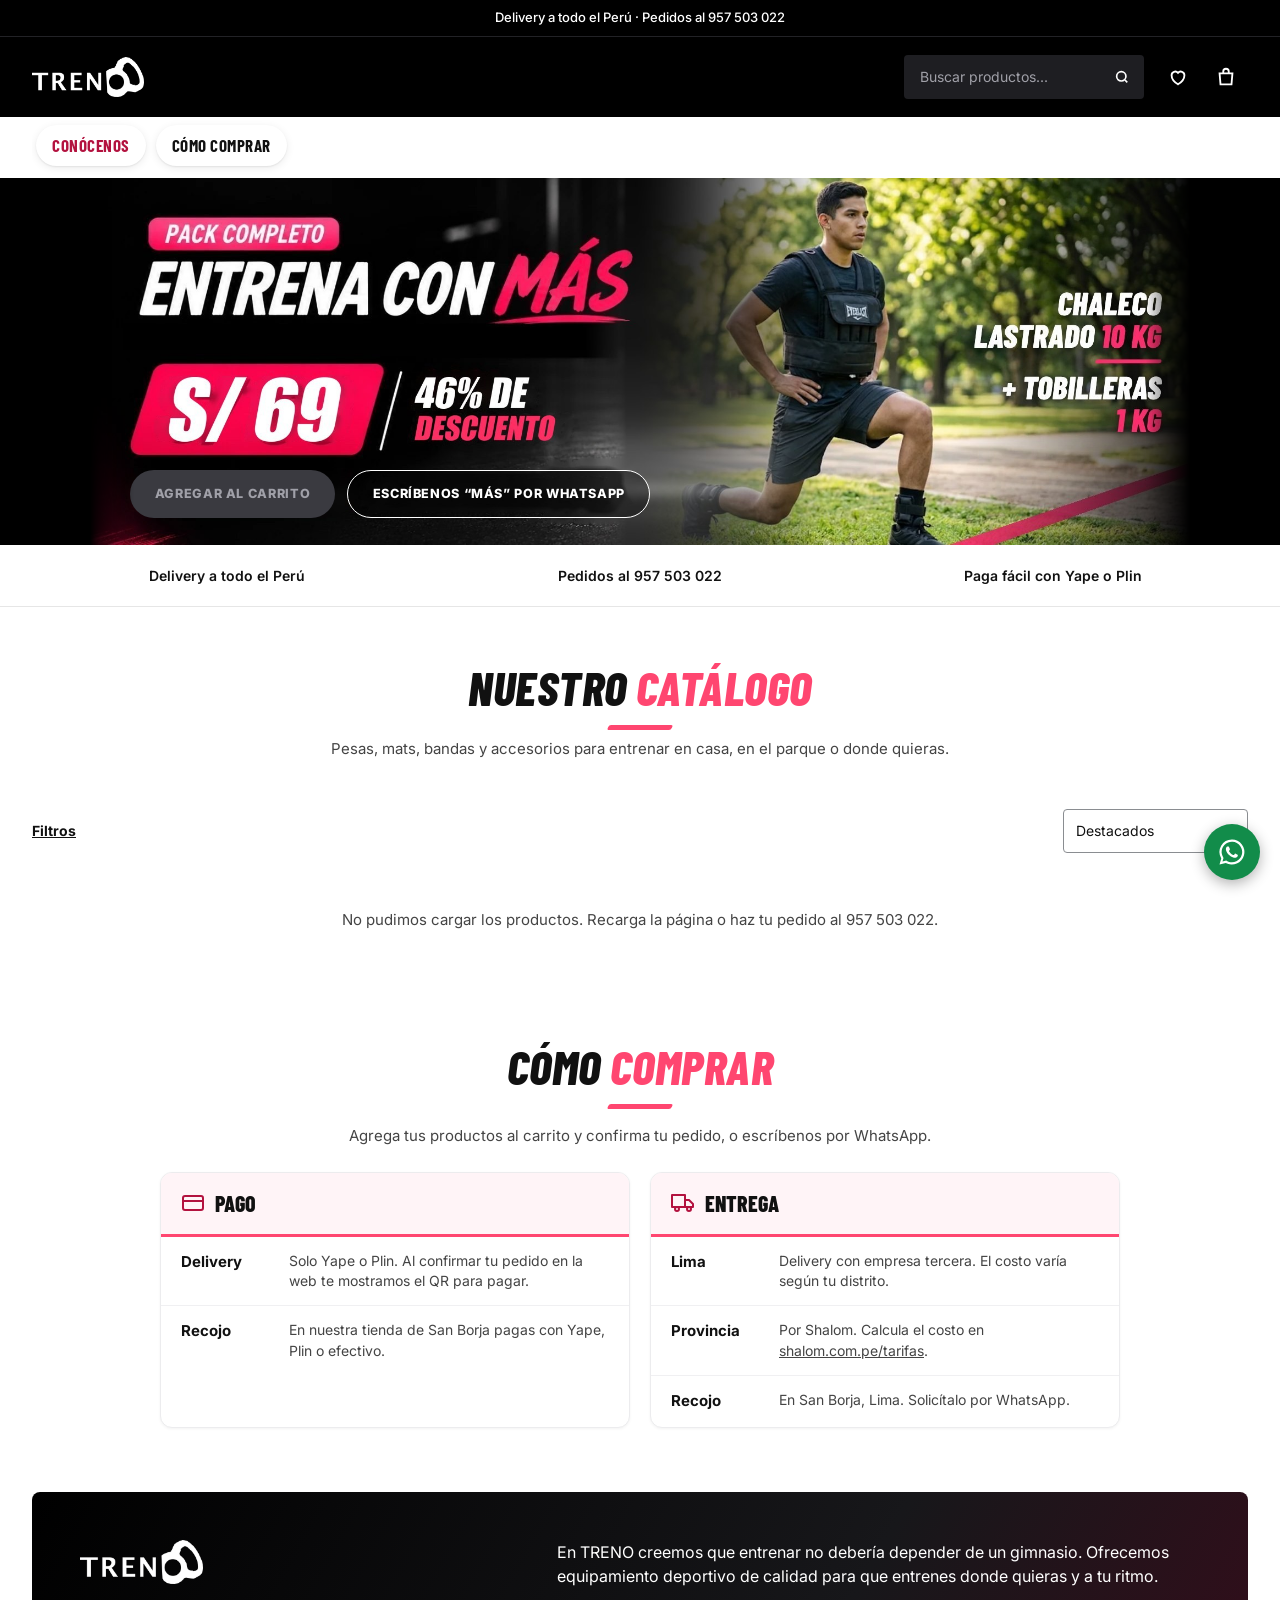
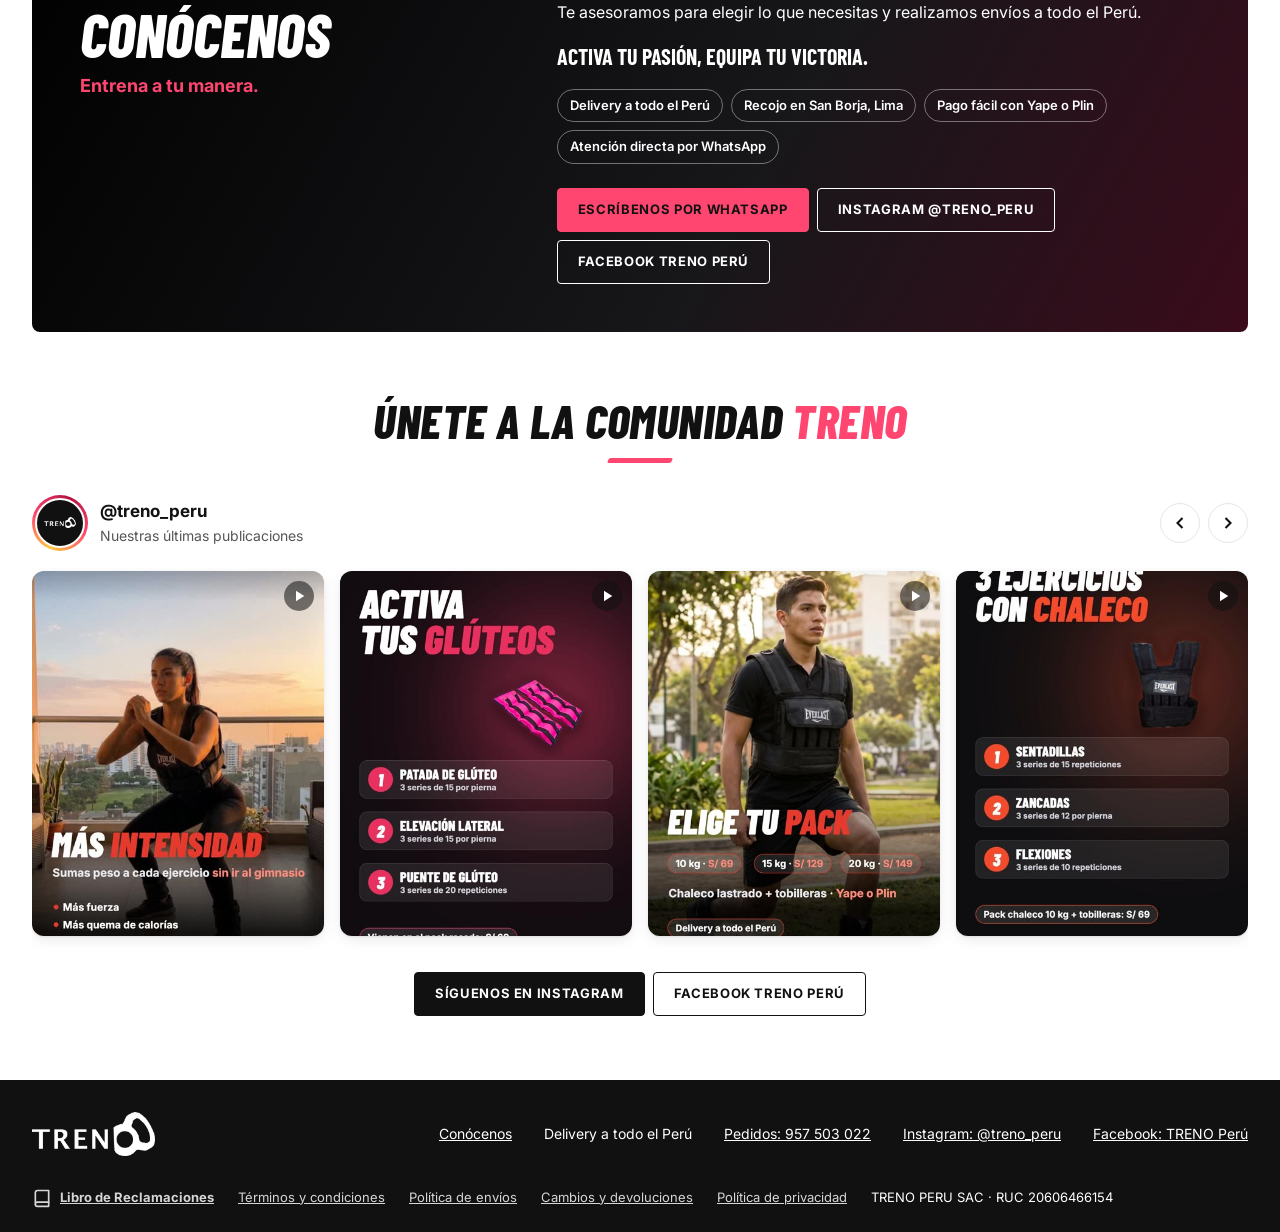
==== commit 0d6aee0a: "IG strip: add the Nov 14 reel (¿Por qué un chaleco?) Co-Authored-By: Claude Opus 5.5 <noreply@anthro" ====
--- a/public/index.html
+++ b/public/index.html
@@ -209,14 +209,14 @@
         </div>
       </div>
       <ul id="ig-strip" class="ig-strip">
-        <li><a class="ig-post" href="https://www.instagram.com/treno_peru/reel/Dfrve8mE39_/" target="_blank" rel="noopener" aria-label="Reel de Instagram: Activa tus glúteos en casa con tobilleras, pack rosado a S/ 69"><img src="assets/ig/ig-1.jpg?v=3" width="480" height="600" alt="" loading="lazy"><span class="ig-post__type" aria-hidden="true"><svg width="18" height="18" viewBox="0 0 24 24" fill="currentColor"><path d="M8 5v14l11-7z"/></svg></span></a></li>
-        <li><a class="ig-post" href="https://www.instagram.com/treno_peru/reel/DfpimyHEnEU/" target="_blank" rel="noopener" aria-label="Reel de Instagram: Elige tu pack: chaleco lastrado 10, 15 o 20 kg desde S/ 69"><img src="assets/ig/ig-2.jpg?v=3" width="480" height="600" alt="" loading="lazy"><span class="ig-post__type" aria-hidden="true"><svg width="18" height="18" viewBox="0 0 24 24" fill="currentColor"><path d="M8 5v14l11-7z"/></svg></span></a></li>
-        <li><a class="ig-post" href="https://www.instagram.com/treno_peru/reel/Dfml6w2FAPw/" target="_blank" rel="noopener" aria-label="Reel de Instagram: 3 ejercicios con chaleco: sentadillas, zancadas y flexiones"><img src="assets/ig/ig-3.jpg?v=3" width="480" height="600" alt="" loading="lazy"><span class="ig-post__type" aria-hidden="true"><svg width="18" height="18" viewBox="0 0 24 24" fill="currentColor"><path d="M8 5v14l11-7z"/></svg></span></a></li>
-        <li><a class="ig-post" href="https://www.instagram.com/treno_peru/reel/DfkBL__j1FA/" target="_blank" rel="noopener" aria-label="Reel de Instagram: Entrena en rosa: pack chaleco 10 kg + tobilleras 1 kg a S/ 69"><img src="assets/ig/ig-4.jpg?v=3" width="480" height="600" alt="" loading="lazy"><span class="ig-post__type" aria-hidden="true"><svg width="18" height="18" viewBox="0 0 24 24" fill="currentColor"><path d="M8 5v14l11-7z"/></svg></span></a></li>
-        <li><a class="ig-post" href="https://www.instagram.com/treno_peru/reel/DfiyybgoReH/" target="_blank" rel="noopener" aria-label="Reel de Instagram: Entrena con más: pack chaleco 10 kg + tobilleras 1 kg a S/ 69"><img src="assets/ig/ig-5.jpg?v=3" width="480" height="600" alt="" loading="lazy"><span class="ig-post__type" aria-hidden="true"><svg width="18" height="18" viewBox="0 0 24 24" fill="currentColor"><path d="M8 5v14l11-7z"/></svg></span></a></li>
-        <li><a class="ig-post" href="https://www.instagram.com/treno_peru/reel/DfgdiuYpxv-/" target="_blank" rel="noopener" aria-label="Reel de Instagram: Pack rosado: chaleco lastrado 10 kg + tobilleras 1 kg a S/ 69"><img src="assets/ig/ig-6.jpg?v=3" width="480" height="600" alt="" loading="lazy"><span class="ig-post__type" aria-hidden="true"><svg width="18" height="18" viewBox="0 0 24 24" fill="currentColor"><path d="M8 5v14l11-7z"/></svg></span></a></li>
-        <li><a class="ig-post" href="https://www.instagram.com/treno_peru/p/Db1gT7wpOqf/" target="_blank" rel="noopener" aria-label="Publicación de Instagram: Entrena con más: pack chaleco lastrado 10 kg + tobilleras 1 kg"><img src="assets/ig/ig-7.jpg?v=3" width="480" height="600" alt="" loading="lazy"></a></li>
-        <li><a class="ig-post" href="https://www.instagram.com/treno_peru/reel/DXQp5BdNd_0/" target="_blank" rel="noopener" aria-label="Reel de Instagram: Entrenamiento con pesa rusa"><img src="assets/ig/ig-8.jpg?v=3" width="480" height="600" alt="" loading="lazy"><span class="ig-post__type" aria-hidden="true"><svg width="18" height="18" viewBox="0 0 24 24" fill="currentColor"><path d="M8 5v14l11-7z"/></svg></span></a></li>
+        <li><a class="ig-post" href="https://www.instagram.com/treno_peru/reel/DfuUUGojslO/" target="_blank" rel="noopener" aria-label="Reel de Instagram: ¿Por qué un chaleco? Más intensidad sin ir al gimnasio"><img src="assets/ig/ig-1.jpg?v=4" width="480" height="600" alt="" loading="lazy"><span class="ig-post__type" aria-hidden="true"><svg width="18" height="18" viewBox="0 0 24 24" fill="currentColor"><path d="M8 5v14l11-7z"/></svg></span></a></li>
+        <li><a class="ig-post" href="https://www.instagram.com/treno_peru/reel/Dfrve8mE39_/" target="_blank" rel="noopener" aria-label="Reel de Instagram: Activa tus glúteos en casa con tobilleras, pack rosado a S/ 69"><img src="assets/ig/ig-2.jpg?v=4" width="480" height="600" alt="" loading="lazy"><span class="ig-post__type" aria-hidden="true"><svg width="18" height="18" viewBox="0 0 24 24" fill="currentColor"><path d="M8 5v14l11-7z"/></svg></span></a></li>
+        <li><a class="ig-post" href="https://www.instagram.com/treno_peru/reel/DfpimyHEnEU/" target="_blank" rel="noopener" aria-label="Reel de Instagram: Elige tu pack: chaleco lastrado 10, 15 o 20 kg desde S/ 69"><img src="assets/ig/ig-3.jpg?v=4" width="480" height="600" alt="" loading="lazy"><span class="ig-post__type" aria-hidden="true"><svg width="18" height="18" viewBox="0 0 24 24" fill="currentColor"><path d="M8 5v14l11-7z"/></svg></span></a></li>
+        <li><a class="ig-post" href="https://www.instagram.com/treno_peru/reel/Dfml6w2FAPw/" target="_blank" rel="noopener" aria-label="Reel de Instagram: 3 ejercicios con chaleco: sentadillas, zancadas y flexiones"><img src="assets/ig/ig-4.jpg?v=4" width="480" height="600" alt="" loading="lazy"><span class="ig-post__type" aria-hidden="true"><svg width="18" height="18" viewBox="0 0 24 24" fill="currentColor"><path d="M8 5v14l11-7z"/></svg></span></a></li>
+        <li><a class="ig-post" href="https://www.instagram.com/treno_peru/reel/DfkBL__j1FA/" target="_blank" rel="noopener" aria-label="Reel de Instagram: Entrena en rosa: pack chaleco 10 kg + tobilleras 1 kg a S/ 69"><img src="assets/ig/ig-5.jpg?v=4" width="480" height="600" alt="" loading="lazy"><span class="ig-post__type" aria-hidden="true"><svg width="18" height="18" viewBox="0 0 24 24" fill="currentColor"><path d="M8 5v14l11-7z"/></svg></span></a></li>
+        <li><a class="ig-post" href="https://www.instagram.com/treno_peru/reel/DfiyybgoReH/" target="_blank" rel="noopener" aria-label="Reel de Instagram: Entrena con más: pack chaleco 10 kg + tobilleras 1 kg a S/ 69"><img src="assets/ig/ig-6.jpg?v=4" width="480" height="600" alt="" loading="lazy"><span class="ig-post__type" aria-hidden="true"><svg width="18" height="18" viewBox="0 0 24 24" fill="currentColor"><path d="M8 5v14l11-7z"/></svg></span></a></li>
+        <li><a class="ig-post" href="https://www.instagram.com/treno_peru/reel/DfgdiuYpxv-/" target="_blank" rel="noopener" aria-label="Reel de Instagram: Pack rosado: chaleco lastrado 10 kg + tobilleras 1 kg a S/ 69"><img src="assets/ig/ig-7.jpg?v=4" width="480" height="600" alt="" loading="lazy"><span class="ig-post__type" aria-hidden="true"><svg width="18" height="18" viewBox="0 0 24 24" fill="currentColor"><path d="M8 5v14l11-7z"/></svg></span></a></li>
+        <li><a class="ig-post" href="https://www.instagram.com/treno_peru/p/Db1gT7wpOqf/" target="_blank" rel="noopener" aria-label="Publicación de Instagram: Entrena con más: pack chaleco lastrado 10 kg + tobilleras 1 kg"><img src="assets/ig/ig-8.jpg?v=4" width="480" height="600" alt="" loading="lazy"></a></li>
       </ul>
       <p class="social__link"><a class="button" href="https://www.instagram.com/treno_peru" target="_blank" rel="noopener">Síguenos en Instagram</a><a class="button button--outline" href="https://www.facebook.com/treno.peru" target="_blank" rel="noopener">Facebook TRENO Perú</a></p>
     </section>
@@ -365,6 +365,6 @@
   </dialog>
 
   <script src="photos.js"></script>
-  <script src="app.js?v=4"></script>
+  <script src="app.js?v=5"></script>
 </body>
 </html>
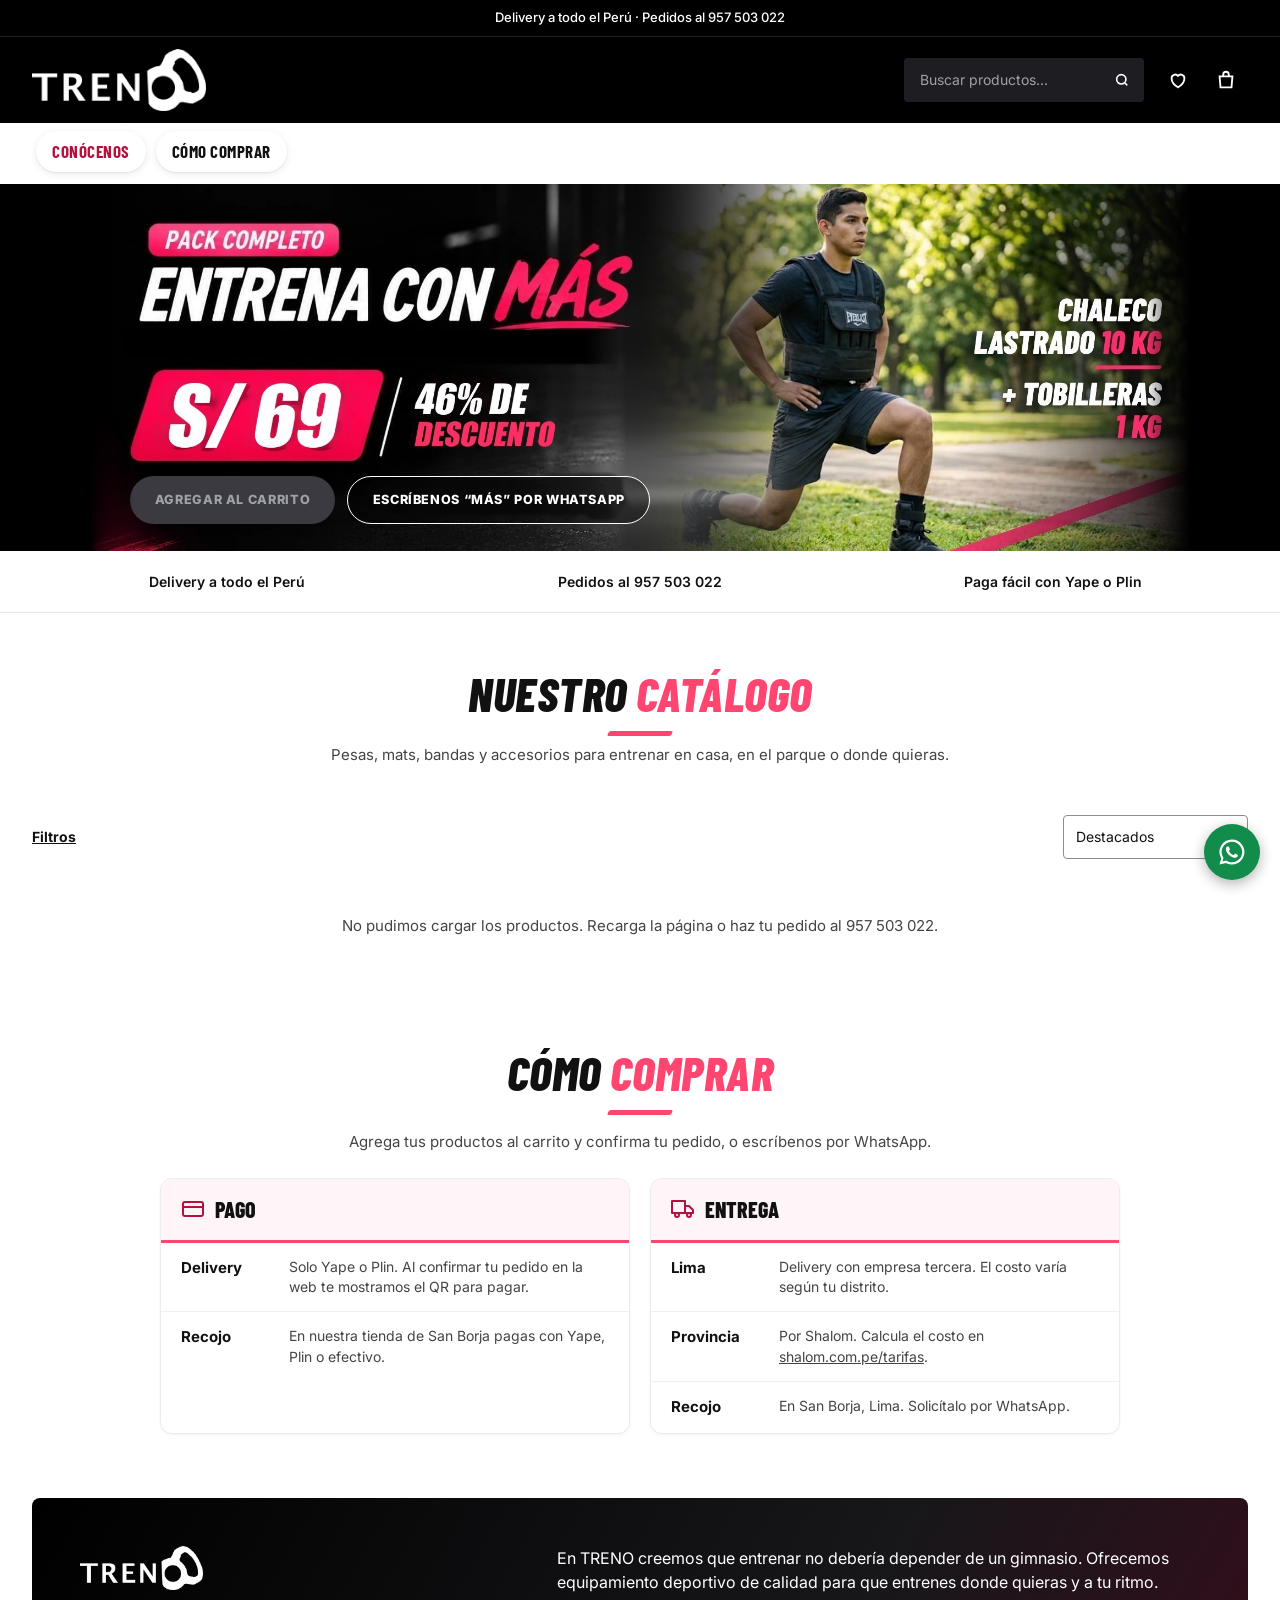
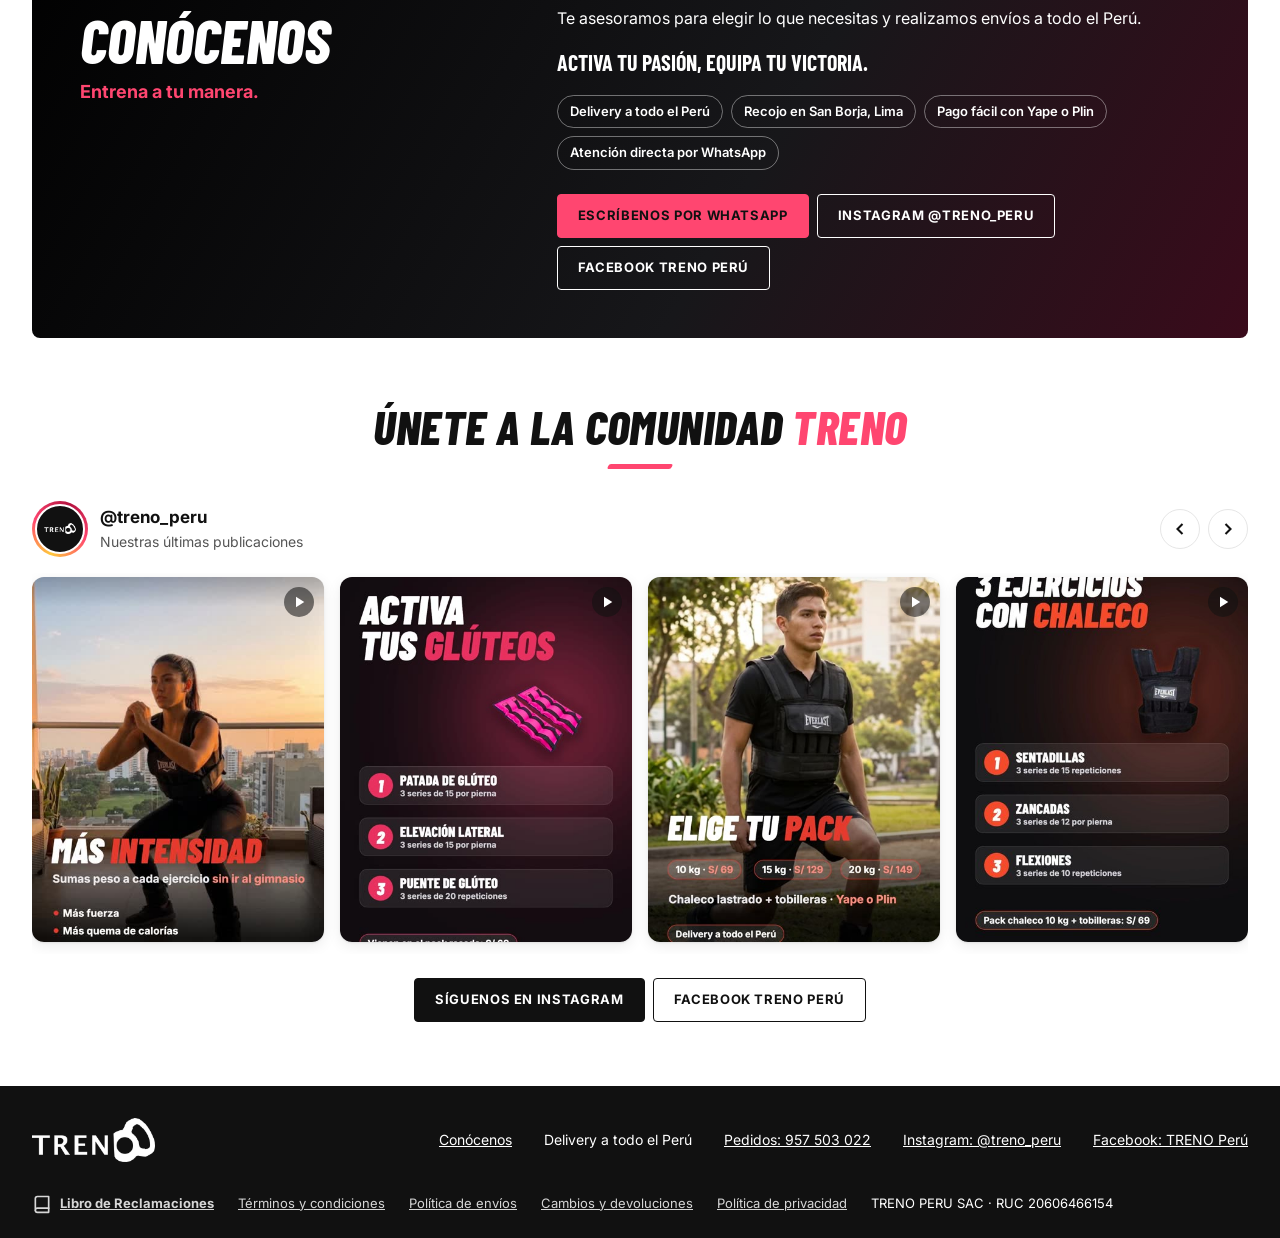
==== commit f7100c8f: "Header: bigger TRENO logo Co-Authored-By: Claude Opus 5.5 <noreply@anthropic.com>" ====
--- a/public/index.html
+++ b/public/index.html
@@ -17,7 +17,7 @@
 <link rel="preconnect" href="https://fonts.googleapis.com">
 <link href="https://fonts.googleapis.com/css2?family=Barlow+Condensed:ital,wght@0,600;0,700;0,800;1,800&amp;family=Inter:wght@400;500;600;700&amp;display=swap" rel="stylesheet">
 <link rel="icon" type="image/png" href="assets/img/favicon.png">
-<link rel="stylesheet" href="styles.css?v=7">
+<link rel="stylesheet" href="styles.css?v=8">
 </head>
 <body>
   <div class="promo-bar">Delivery a todo el Perú · Pedidos al 957 503 022</div>
@@ -282,13 +282,13 @@
   <!-- Promo shown once per visit. app.js opens it only while the pack is in stock. -->
   <dialog id="popup" class="popup" aria-labelledby="popup-title">
     <button id="popup-close" class="popup__close" type="button" aria-label="Cerrar">×</button>
-    <a id="popup-link" class="popup__link" href="#producto/PACKCH">
-      <img src="assets/img/promo-pack-persona.jpg" width="800" height="1000" alt="Hombre entrenando en el parque con el chaleco lastrado y las tobilleras TRENO">
+    <a id="popup-link" class="popup__link" href="#producto/PACKGL">
+      <img src="assets/img/promo-pack-gluteos.jpg" width="800" height="1000" alt="Mujer entrenando glúteos en casa sobre un mat con las tobilleras rosadas TRENO">
       <span class="popup__text">
-        <span class="popup__tag">Pack completo</span>
-        <strong id="popup-title" class="popup__title">Entrena con <span>más</span></strong>
-        <span class="popup__sub">Chaleco lastrado 10&nbsp;kg + tobilleras 1&nbsp;kg</span>
-        <span class="popup__row"><span id="popup-price" class="popup__price">S/&nbsp;69</span><span class="popup__cta">Ver producto</span></span>
+        <span class="popup__tag">Nuevo pack</span>
+        <strong id="popup-title" class="popup__title">Piernas y <span>glúteos</span></strong>
+        <span class="popup__sub">Tobilleras 1&nbsp;kg + 5 bandas + mat EVA 8&nbsp;mm</span>
+        <span class="popup__row"><span id="popup-price" class="popup__price">S/&nbsp;99</span><span class="popup__cta">Ver producto</span></span>
       </span>
     </a>
   </dialog>
@@ -365,6 +365,6 @@
   </dialog>
 
   <script src="photos.js"></script>
-  <script src="app.js?v=5"></script>
+  <script src="app.js?v=6"></script>
 </body>
 </html>
--- a/public/styles.css
+++ b/public/styles.css
@@ -98,7 +98,7 @@
 /* On the black band the logo stands on its own, without the badge box. */
 .site-header__bar .logo--badge { padding: 0; border-radius: 0; background: none; box-shadow: none; }
 .site-header__bar .logo--badge:hover { box-shadow: none; opacity: 0.85; }
-.site-header__bar .logo--badge img { height: 40px; }
+.site-header__bar .logo--badge img { height: clamp(48px, 9vw, 62px); }
 .site-nav { display: flex; gap: 10px; min-width: 0; padding: 8px 40px 12px 4px; overflow-x: auto; scrollbar-width: none; font-family: var(--display); font-size: 17px; font-weight: 700; letter-spacing: 0.03em; text-transform: uppercase; -webkit-mask-image: linear-gradient(to right, #000 calc(100% - 40px), transparent); mask-image: linear-gradient(to right, #000 calc(100% - 40px), transparent); }
 .site-nav::-webkit-scrollbar { display: none; }
 .site-nav a { flex: none; padding: 8px 16px; border-radius: 999px; background: #ffffff; text-decoration: none; box-shadow: 0 1px 2px rgba(0, 0, 0, 0.08), 0 2px 8px rgba(0, 0, 0, 0.08); transition: background-color 0.2s, box-shadow 0.2s, color 0.2s, transform 0.2s; }
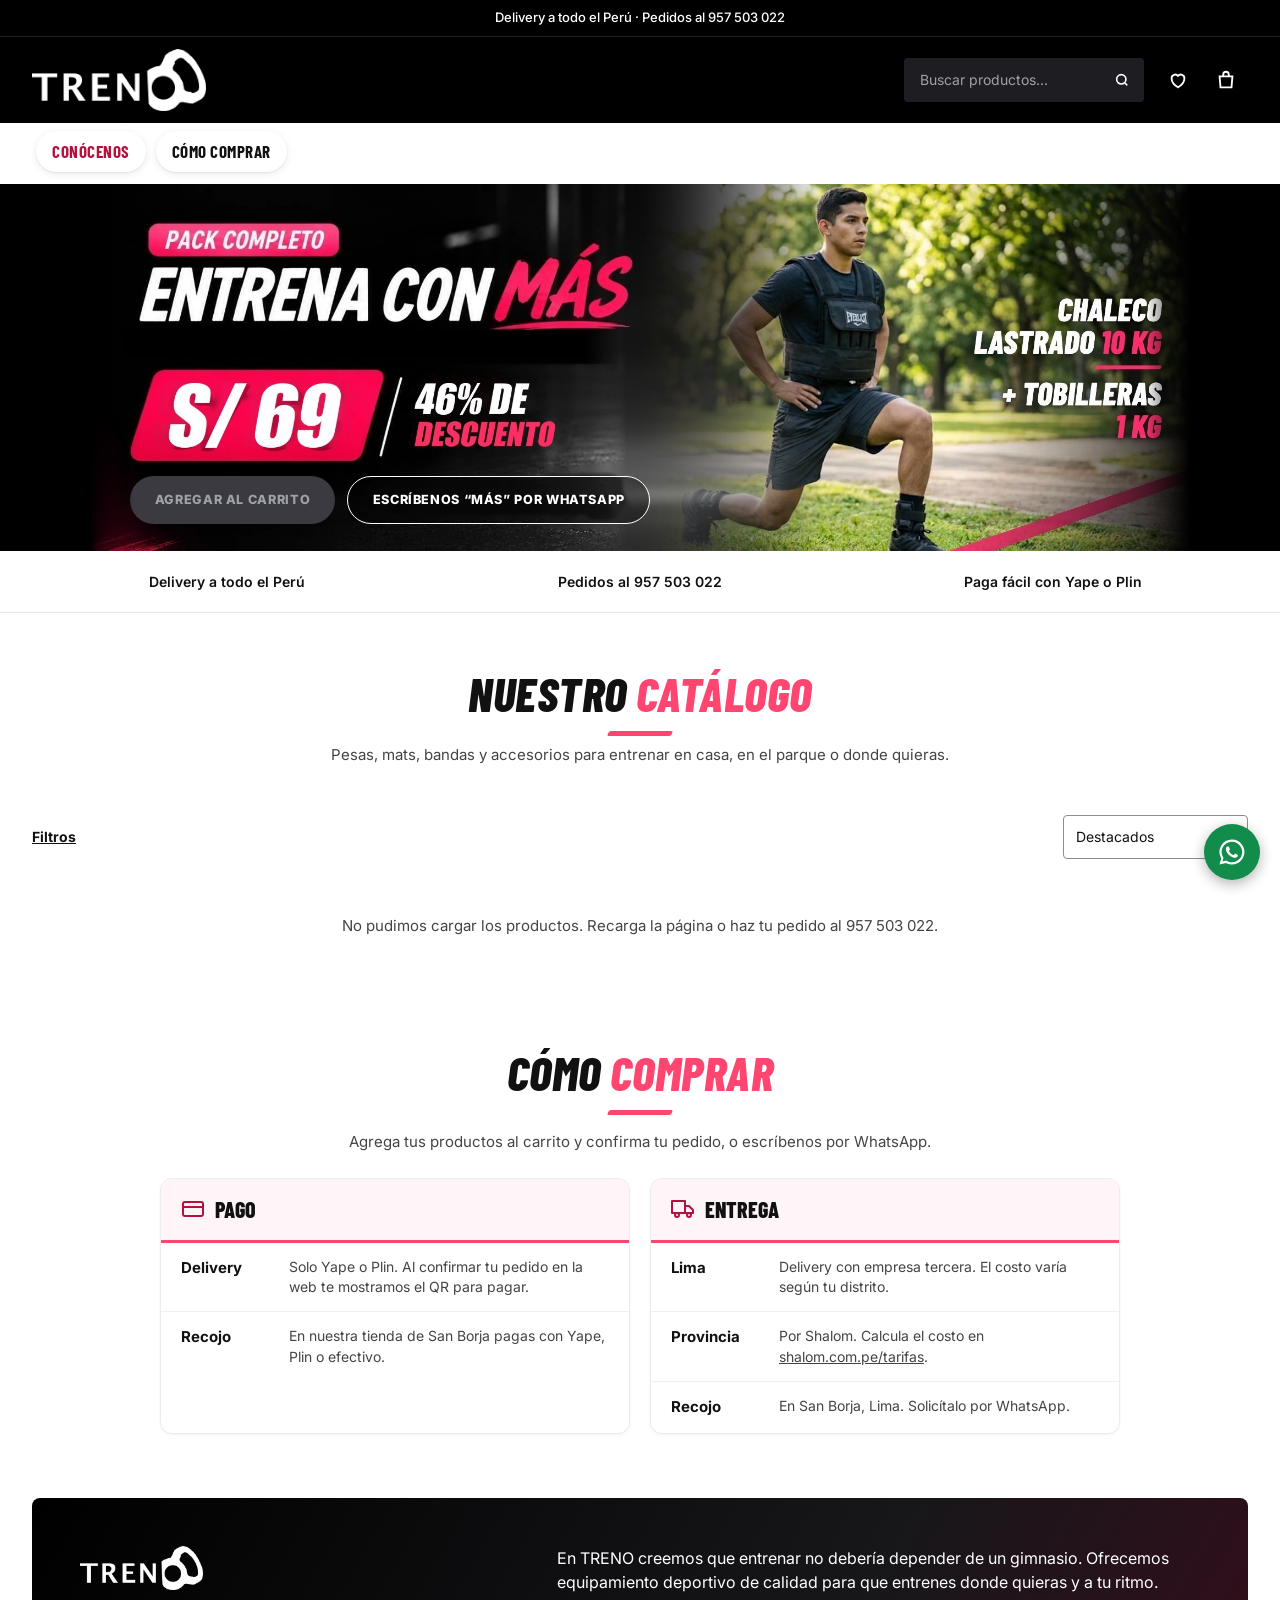
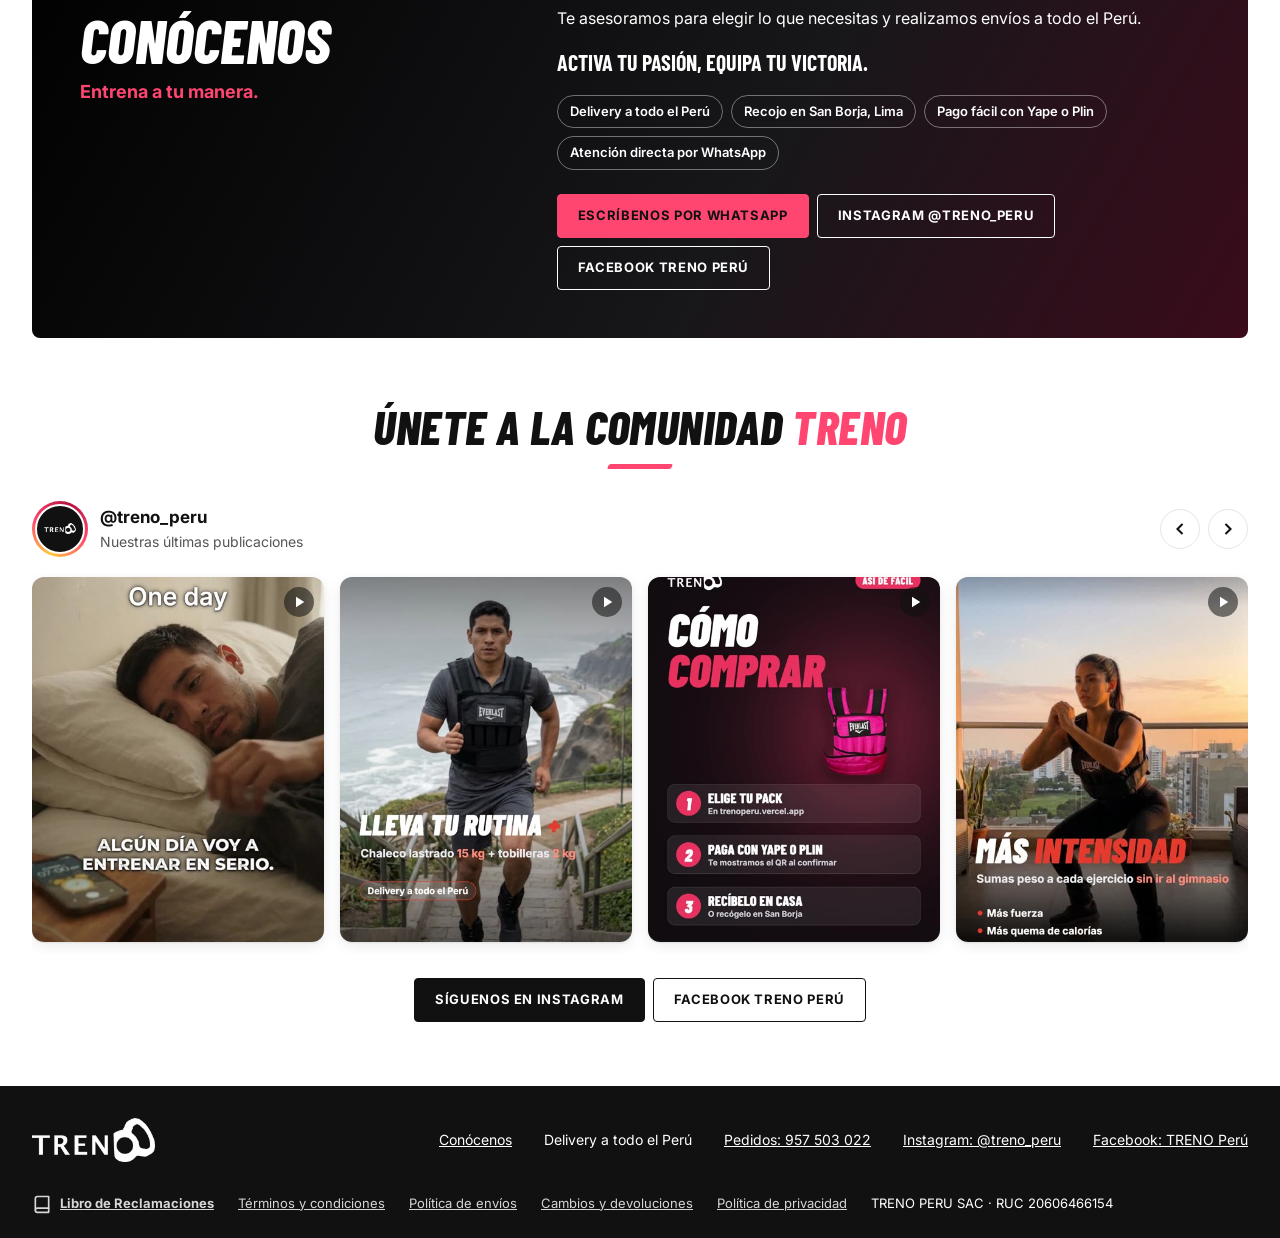
==== commit 4add3b06: "IG strip: add Day 1, Sube de nivel and Cómo comprar reels Co-Authored-By: Claude Opus 5.5 <noreply@a" ====
--- a/public/index.html
+++ b/public/index.html
@@ -209,14 +209,14 @@
         </div>
       </div>
       <ul id="ig-strip" class="ig-strip">
-        <li><a class="ig-post" href="https://www.instagram.com/treno_peru/reel/DfuUUGojslO/" target="_blank" rel="noopener" aria-label="Reel de Instagram: ¿Por qué un chaleco? Más intensidad sin ir al gimnasio"><img src="assets/ig/ig-1.jpg?v=4" width="480" height="600" alt="" loading="lazy"><span class="ig-post__type" aria-hidden="true"><svg width="18" height="18" viewBox="0 0 24 24" fill="currentColor"><path d="M8 5v14l11-7z"/></svg></span></a></li>
-        <li><a class="ig-post" href="https://www.instagram.com/treno_peru/reel/Dfrve8mE39_/" target="_blank" rel="noopener" aria-label="Reel de Instagram: Activa tus glúteos en casa con tobilleras, pack rosado a S/ 69"><img src="assets/ig/ig-2.jpg?v=4" width="480" height="600" alt="" loading="lazy"><span class="ig-post__type" aria-hidden="true"><svg width="18" height="18" viewBox="0 0 24 24" fill="currentColor"><path d="M8 5v14l11-7z"/></svg></span></a></li>
-        <li><a class="ig-post" href="https://www.instagram.com/treno_peru/reel/DfpimyHEnEU/" target="_blank" rel="noopener" aria-label="Reel de Instagram: Elige tu pack: chaleco lastrado 10, 15 o 20 kg desde S/ 69"><img src="assets/ig/ig-3.jpg?v=4" width="480" height="600" alt="" loading="lazy"><span class="ig-post__type" aria-hidden="true"><svg width="18" height="18" viewBox="0 0 24 24" fill="currentColor"><path d="M8 5v14l11-7z"/></svg></span></a></li>
-        <li><a class="ig-post" href="https://www.instagram.com/treno_peru/reel/Dfml6w2FAPw/" target="_blank" rel="noopener" aria-label="Reel de Instagram: 3 ejercicios con chaleco: sentadillas, zancadas y flexiones"><img src="assets/ig/ig-4.jpg?v=4" width="480" height="600" alt="" loading="lazy"><span class="ig-post__type" aria-hidden="true"><svg width="18" height="18" viewBox="0 0 24 24" fill="currentColor"><path d="M8 5v14l11-7z"/></svg></span></a></li>
-        <li><a class="ig-post" href="https://www.instagram.com/treno_peru/reel/DfkBL__j1FA/" target="_blank" rel="noopener" aria-label="Reel de Instagram: Entrena en rosa: pack chaleco 10 kg + tobilleras 1 kg a S/ 69"><img src="assets/ig/ig-5.jpg?v=4" width="480" height="600" alt="" loading="lazy"><span class="ig-post__type" aria-hidden="true"><svg width="18" height="18" viewBox="0 0 24 24" fill="currentColor"><path d="M8 5v14l11-7z"/></svg></span></a></li>
-        <li><a class="ig-post" href="https://www.instagram.com/treno_peru/reel/DfiyybgoReH/" target="_blank" rel="noopener" aria-label="Reel de Instagram: Entrena con más: pack chaleco 10 kg + tobilleras 1 kg a S/ 69"><img src="assets/ig/ig-6.jpg?v=4" width="480" height="600" alt="" loading="lazy"><span class="ig-post__type" aria-hidden="true"><svg width="18" height="18" viewBox="0 0 24 24" fill="currentColor"><path d="M8 5v14l11-7z"/></svg></span></a></li>
-        <li><a class="ig-post" href="https://www.instagram.com/treno_peru/reel/DfgdiuYpxv-/" target="_blank" rel="noopener" aria-label="Reel de Instagram: Pack rosado: chaleco lastrado 10 kg + tobilleras 1 kg a S/ 69"><img src="assets/ig/ig-7.jpg?v=4" width="480" height="600" alt="" loading="lazy"><span class="ig-post__type" aria-hidden="true"><svg width="18" height="18" viewBox="0 0 24 24" fill="currentColor"><path d="M8 5v14l11-7z"/></svg></span></a></li>
-        <li><a class="ig-post" href="https://www.instagram.com/treno_peru/p/Db1gT7wpOqf/" target="_blank" rel="noopener" aria-label="Publicación de Instagram: Entrena con más: pack chaleco lastrado 10 kg + tobilleras 1 kg"><img src="assets/ig/ig-8.jpg?v=4" width="480" height="600" alt="" loading="lazy"></a></li>
+        <li><a class="ig-post" href="https://www.instagram.com/treno_peru/reel/Df0l9zmlNKU/" target="_blank" rel="noopener" aria-label="Reel de Instagram: ¿Algún día o día uno? Empieza hoy a entrenar en casa"><img src="assets/ig/ig-1.jpg?v=5" width="480" height="600" alt="" loading="lazy"><span class="ig-post__type" aria-hidden="true"><svg width="18" height="18" viewBox="0 0 24 24" fill="currentColor"><path d="M8 5v14l11-7z"/></svg></span></a></li>
+        <li><a class="ig-post" href="https://www.instagram.com/treno_peru/reel/Dfzd67fjCAb/" target="_blank" rel="noopener" aria-label="Reel de Instagram: Sube de nivel: chaleco lastrado 15 kg + tobilleras 2 kg"><img src="assets/ig/ig-2.jpg?v=5" width="480" height="600" alt="" loading="lazy"><span class="ig-post__type" aria-hidden="true"><svg width="18" height="18" viewBox="0 0 24 24" fill="currentColor"><path d="M8 5v14l11-7z"/></svg></span></a></li>
+        <li><a class="ig-post" href="https://www.instagram.com/treno_peru/reel/Dfw5Lf8FB_G/" target="_blank" rel="noopener" aria-label="Reel de Instagram: Así de fácil es comprar en TRENO: elige, paga con Yape o Plin y recíbelo"><img src="assets/ig/ig-3.jpg?v=5" width="480" height="600" alt="" loading="lazy"><span class="ig-post__type" aria-hidden="true"><svg width="18" height="18" viewBox="0 0 24 24" fill="currentColor"><path d="M8 5v14l11-7z"/></svg></span></a></li>
+        <li><a class="ig-post" href="https://www.instagram.com/treno_peru/reel/DfuUUGojslO/" target="_blank" rel="noopener" aria-label="Reel de Instagram: ¿Por qué un chaleco? Más intensidad sin ir al gimnasio"><img src="assets/ig/ig-4.jpg?v=5" width="480" height="600" alt="" loading="lazy"><span class="ig-post__type" aria-hidden="true"><svg width="18" height="18" viewBox="0 0 24 24" fill="currentColor"><path d="M8 5v14l11-7z"/></svg></span></a></li>
+        <li><a class="ig-post" href="https://www.instagram.com/treno_peru/reel/Dfrve8mE39_/" target="_blank" rel="noopener" aria-label="Reel de Instagram: Activa tus glúteos en casa con tobilleras, pack rosado a S/ 69"><img src="assets/ig/ig-5.jpg?v=5" width="480" height="600" alt="" loading="lazy"><span class="ig-post__type" aria-hidden="true"><svg width="18" height="18" viewBox="0 0 24 24" fill="currentColor"><path d="M8 5v14l11-7z"/></svg></span></a></li>
+        <li><a class="ig-post" href="https://www.instagram.com/treno_peru/reel/DfpimyHEnEU/" target="_blank" rel="noopener" aria-label="Reel de Instagram: Elige tu pack: chaleco lastrado 10, 15 o 20 kg desde S/ 69"><img src="assets/ig/ig-6.jpg?v=5" width="480" height="600" alt="" loading="lazy"><span class="ig-post__type" aria-hidden="true"><svg width="18" height="18" viewBox="0 0 24 24" fill="currentColor"><path d="M8 5v14l11-7z"/></svg></span></a></li>
+        <li><a class="ig-post" href="https://www.instagram.com/treno_peru/reel/Dfml6w2FAPw/" target="_blank" rel="noopener" aria-label="Reel de Instagram: 3 ejercicios con chaleco: sentadillas, zancadas y flexiones"><img src="assets/ig/ig-7.jpg?v=5" width="480" height="600" alt="" loading="lazy"><span class="ig-post__type" aria-hidden="true"><svg width="18" height="18" viewBox="0 0 24 24" fill="currentColor"><path d="M8 5v14l11-7z"/></svg></span></a></li>
+        <li><a class="ig-post" href="https://www.instagram.com/treno_peru/reel/DfkBL__j1FA/" target="_blank" rel="noopener" aria-label="Reel de Instagram: Entrena en rosa: pack chaleco 10 kg + tobilleras 1 kg a S/ 69"><img src="assets/ig/ig-8.jpg?v=5" width="480" height="600" alt="" loading="lazy"><span class="ig-post__type" aria-hidden="true"><svg width="18" height="18" viewBox="0 0 24 24" fill="currentColor"><path d="M8 5v14l11-7z"/></svg></span></a></li>
       </ul>
       <p class="social__link"><a class="button" href="https://www.instagram.com/treno_peru" target="_blank" rel="noopener">Síguenos en Instagram</a><a class="button button--outline" href="https://www.facebook.com/treno.peru" target="_blank" rel="noopener">Facebook TRENO Perú</a></p>
     </section>
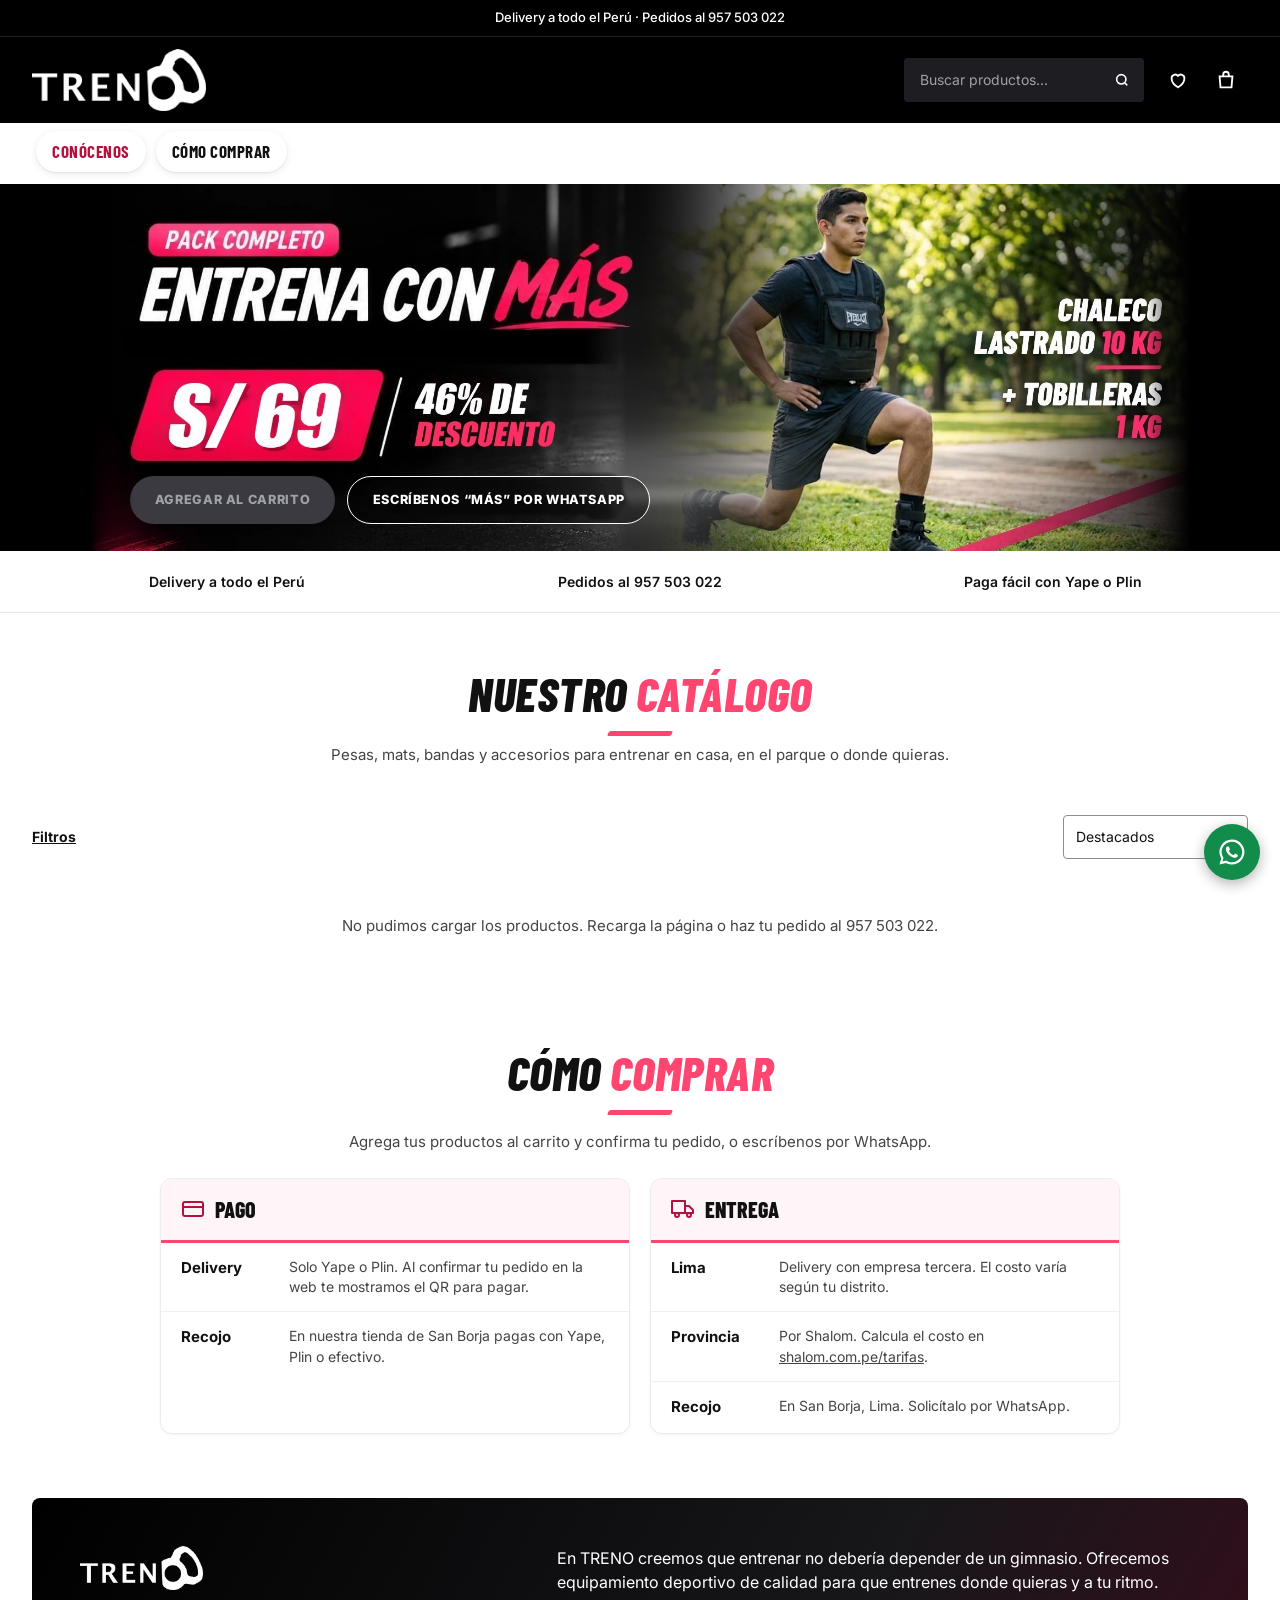
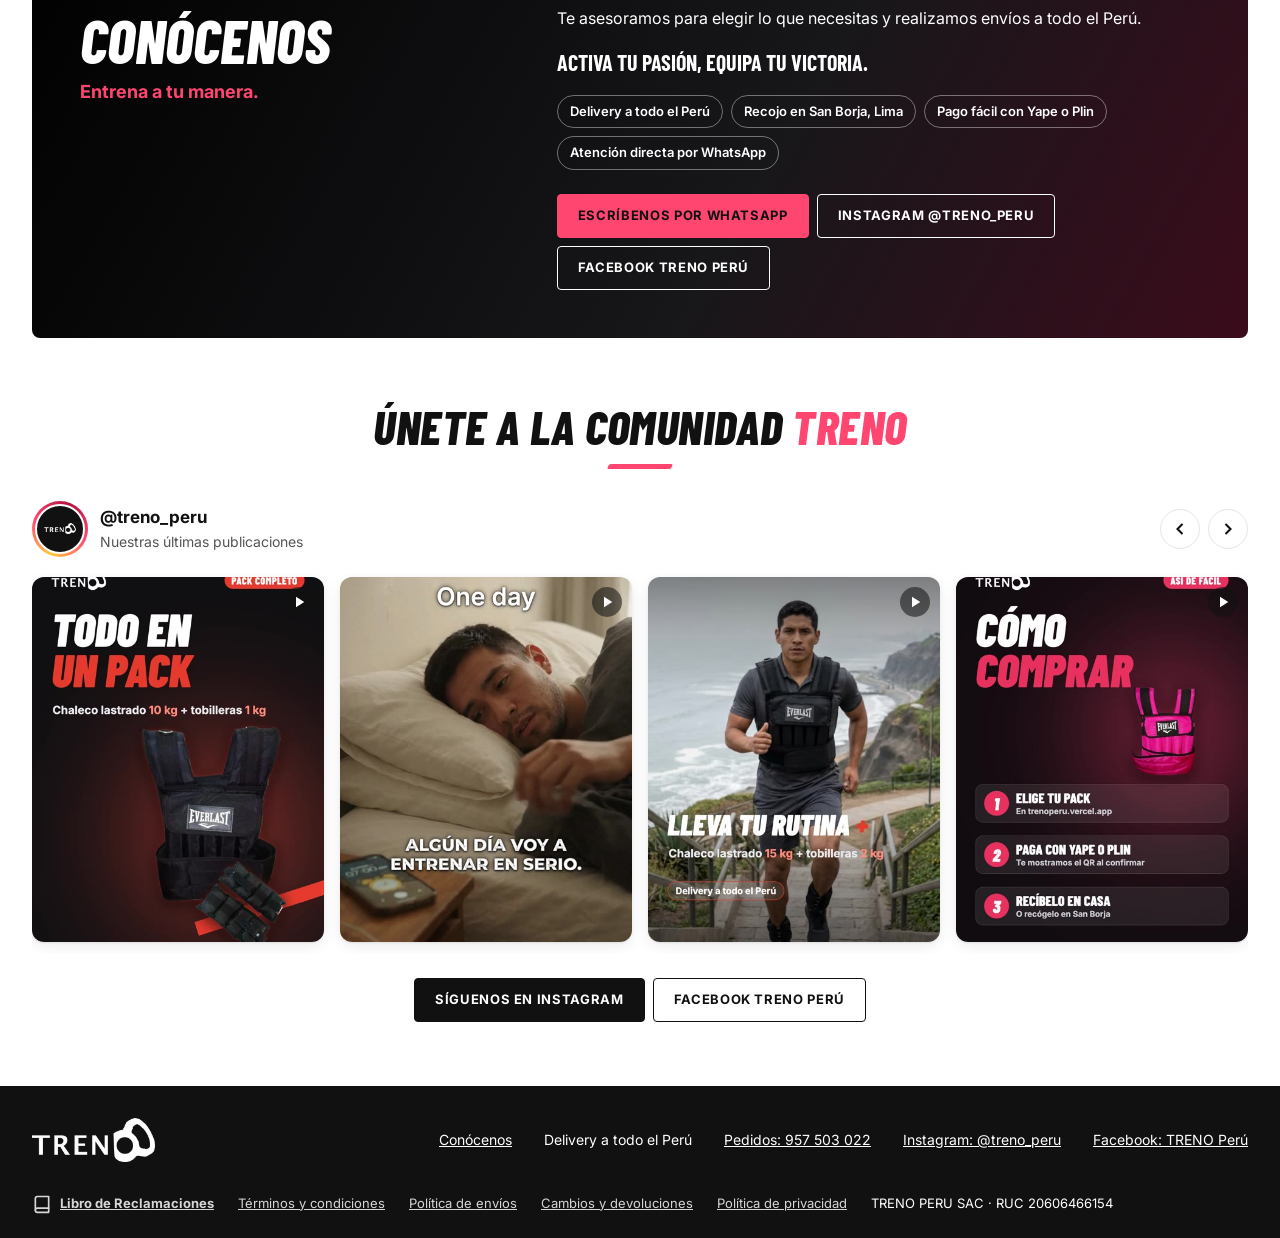
==== commit 33f2b15d: "Add Nov 17 reel to IG strip; rotate pop-up to Pack chaleco + pesa rusa Co-Authored-By: Claude Opus 5" ====
--- a/public/index.html
+++ b/public/index.html
@@ -209,14 +209,14 @@
         </div>
       </div>
       <ul id="ig-strip" class="ig-strip">
-        <li><a class="ig-post" href="https://www.instagram.com/treno_peru/reel/Df0l9zmlNKU/" target="_blank" rel="noopener" aria-label="Reel de Instagram: ¿Algún día o día uno? Empieza hoy a entrenar en casa"><img src="assets/ig/ig-1.jpg?v=5" width="480" height="600" alt="" loading="lazy"><span class="ig-post__type" aria-hidden="true"><svg width="18" height="18" viewBox="0 0 24 24" fill="currentColor"><path d="M8 5v14l11-7z"/></svg></span></a></li>
-        <li><a class="ig-post" href="https://www.instagram.com/treno_peru/reel/Dfzd67fjCAb/" target="_blank" rel="noopener" aria-label="Reel de Instagram: Sube de nivel: chaleco lastrado 15 kg + tobilleras 2 kg"><img src="assets/ig/ig-2.jpg?v=5" width="480" height="600" alt="" loading="lazy"><span class="ig-post__type" aria-hidden="true"><svg width="18" height="18" viewBox="0 0 24 24" fill="currentColor"><path d="M8 5v14l11-7z"/></svg></span></a></li>
-        <li><a class="ig-post" href="https://www.instagram.com/treno_peru/reel/Dfw5Lf8FB_G/" target="_blank" rel="noopener" aria-label="Reel de Instagram: Así de fácil es comprar en TRENO: elige, paga con Yape o Plin y recíbelo"><img src="assets/ig/ig-3.jpg?v=5" width="480" height="600" alt="" loading="lazy"><span class="ig-post__type" aria-hidden="true"><svg width="18" height="18" viewBox="0 0 24 24" fill="currentColor"><path d="M8 5v14l11-7z"/></svg></span></a></li>
-        <li><a class="ig-post" href="https://www.instagram.com/treno_peru/reel/DfuUUGojslO/" target="_blank" rel="noopener" aria-label="Reel de Instagram: ¿Por qué un chaleco? Más intensidad sin ir al gimnasio"><img src="assets/ig/ig-4.jpg?v=5" width="480" height="600" alt="" loading="lazy"><span class="ig-post__type" aria-hidden="true"><svg width="18" height="18" viewBox="0 0 24 24" fill="currentColor"><path d="M8 5v14l11-7z"/></svg></span></a></li>
-        <li><a class="ig-post" href="https://www.instagram.com/treno_peru/reel/Dfrve8mE39_/" target="_blank" rel="noopener" aria-label="Reel de Instagram: Activa tus glúteos en casa con tobilleras, pack rosado a S/ 69"><img src="assets/ig/ig-5.jpg?v=5" width="480" height="600" alt="" loading="lazy"><span class="ig-post__type" aria-hidden="true"><svg width="18" height="18" viewBox="0 0 24 24" fill="currentColor"><path d="M8 5v14l11-7z"/></svg></span></a></li>
-        <li><a class="ig-post" href="https://www.instagram.com/treno_peru/reel/DfpimyHEnEU/" target="_blank" rel="noopener" aria-label="Reel de Instagram: Elige tu pack: chaleco lastrado 10, 15 o 20 kg desde S/ 69"><img src="assets/ig/ig-6.jpg?v=5" width="480" height="600" alt="" loading="lazy"><span class="ig-post__type" aria-hidden="true"><svg width="18" height="18" viewBox="0 0 24 24" fill="currentColor"><path d="M8 5v14l11-7z"/></svg></span></a></li>
-        <li><a class="ig-post" href="https://www.instagram.com/treno_peru/reel/Dfml6w2FAPw/" target="_blank" rel="noopener" aria-label="Reel de Instagram: 3 ejercicios con chaleco: sentadillas, zancadas y flexiones"><img src="assets/ig/ig-7.jpg?v=5" width="480" height="600" alt="" loading="lazy"><span class="ig-post__type" aria-hidden="true"><svg width="18" height="18" viewBox="0 0 24 24" fill="currentColor"><path d="M8 5v14l11-7z"/></svg></span></a></li>
-        <li><a class="ig-post" href="https://www.instagram.com/treno_peru/reel/DfkBL__j1FA/" target="_blank" rel="noopener" aria-label="Reel de Instagram: Entrena en rosa: pack chaleco 10 kg + tobilleras 1 kg a S/ 69"><img src="assets/ig/ig-8.jpg?v=5" width="480" height="600" alt="" loading="lazy"><span class="ig-post__type" aria-hidden="true"><svg width="18" height="18" viewBox="0 0 24 24" fill="currentColor"><path d="M8 5v14l11-7z"/></svg></span></a></li>
+        <li><a class="ig-post" href="https://www.instagram.com/treno_peru/reel/Df2CqgJgRsG/" target="_blank" rel="noopener" aria-label="Reel de Instagram: Todo en un pack: chaleco lastrado 10 kg + tobilleras 1 kg"><img src="assets/ig/ig-1.jpg?v=6" width="480" height="600" alt="" loading="lazy"><span class="ig-post__type" aria-hidden="true"><svg width="18" height="18" viewBox="0 0 24 24" fill="currentColor"><path d="M8 5v14l11-7z"/></svg></span></a></li>
+        <li><a class="ig-post" href="https://www.instagram.com/treno_peru/reel/Df0l9zmlNKU/" target="_blank" rel="noopener" aria-label="Reel de Instagram: ¿Algún día o día uno? Empieza hoy a entrenar en casa"><img src="assets/ig/ig-2.jpg?v=6" width="480" height="600" alt="" loading="lazy"><span class="ig-post__type" aria-hidden="true"><svg width="18" height="18" viewBox="0 0 24 24" fill="currentColor"><path d="M8 5v14l11-7z"/></svg></span></a></li>
+        <li><a class="ig-post" href="https://www.instagram.com/treno_peru/reel/Dfzd67fjCAb/" target="_blank" rel="noopener" aria-label="Reel de Instagram: Sube de nivel: chaleco lastrado 15 kg + tobilleras 2 kg"><img src="assets/ig/ig-3.jpg?v=6" width="480" height="600" alt="" loading="lazy"><span class="ig-post__type" aria-hidden="true"><svg width="18" height="18" viewBox="0 0 24 24" fill="currentColor"><path d="M8 5v14l11-7z"/></svg></span></a></li>
+        <li><a class="ig-post" href="https://www.instagram.com/treno_peru/reel/Dfw5Lf8FB_G/" target="_blank" rel="noopener" aria-label="Reel de Instagram: Así de fácil es comprar en TRENO: elige, paga con Yape o Plin y recíbelo"><img src="assets/ig/ig-4.jpg?v=6" width="480" height="600" alt="" loading="lazy"><span class="ig-post__type" aria-hidden="true"><svg width="18" height="18" viewBox="0 0 24 24" fill="currentColor"><path d="M8 5v14l11-7z"/></svg></span></a></li>
+        <li><a class="ig-post" href="https://www.instagram.com/treno_peru/reel/DfuUUGojslO/" target="_blank" rel="noopener" aria-label="Reel de Instagram: ¿Por qué un chaleco? Más intensidad sin ir al gimnasio"><img src="assets/ig/ig-5.jpg?v=6" width="480" height="600" alt="" loading="lazy"><span class="ig-post__type" aria-hidden="true"><svg width="18" height="18" viewBox="0 0 24 24" fill="currentColor"><path d="M8 5v14l11-7z"/></svg></span></a></li>
+        <li><a class="ig-post" href="https://www.instagram.com/treno_peru/reel/Dfrve8mE39_/" target="_blank" rel="noopener" aria-label="Reel de Instagram: Activa tus glúteos en casa con tobilleras, pack rosado a S/ 69"><img src="assets/ig/ig-6.jpg?v=6" width="480" height="600" alt="" loading="lazy"><span class="ig-post__type" aria-hidden="true"><svg width="18" height="18" viewBox="0 0 24 24" fill="currentColor"><path d="M8 5v14l11-7z"/></svg></span></a></li>
+        <li><a class="ig-post" href="https://www.instagram.com/treno_peru/reel/DfpimyHEnEU/" target="_blank" rel="noopener" aria-label="Reel de Instagram: Elige tu pack: chaleco lastrado 10, 15 o 20 kg desde S/ 69"><img src="assets/ig/ig-7.jpg?v=6" width="480" height="600" alt="" loading="lazy"><span class="ig-post__type" aria-hidden="true"><svg width="18" height="18" viewBox="0 0 24 24" fill="currentColor"><path d="M8 5v14l11-7z"/></svg></span></a></li>
+        <li><a class="ig-post" href="https://www.instagram.com/treno_peru/reel/Dfml6w2FAPw/" target="_blank" rel="noopener" aria-label="Reel de Instagram: 3 ejercicios con chaleco: sentadillas, zancadas y flexiones"><img src="assets/ig/ig-8.jpg?v=6" width="480" height="600" alt="" loading="lazy"><span class="ig-post__type" aria-hidden="true"><svg width="18" height="18" viewBox="0 0 24 24" fill="currentColor"><path d="M8 5v14l11-7z"/></svg></span></a></li>
       </ul>
       <p class="social__link"><a class="button" href="https://www.instagram.com/treno_peru" target="_blank" rel="noopener">Síguenos en Instagram</a><a class="button button--outline" href="https://www.facebook.com/treno.peru" target="_blank" rel="noopener">Facebook TRENO Perú</a></p>
     </section>
@@ -282,13 +282,13 @@
   <!-- Promo shown once per visit. app.js opens it only while the pack is in stock. -->
   <dialog id="popup" class="popup" aria-labelledby="popup-title">
     <button id="popup-close" class="popup__close" type="button" aria-label="Cerrar">×</button>
-    <a id="popup-link" class="popup__link" href="#producto/PACKGL">
-      <img src="assets/img/promo-pack-gluteos.jpg" width="800" height="1000" alt="Mujer entrenando glúteos en casa sobre un mat con las tobilleras rosadas TRENO">
+    <a id="popup-link" class="popup__link" href="#producto/PACKPE">
+      <img src="assets/img/promo-pack-pesa.jpg" width="800" height="1000" alt="Hombre haciendo swings con pesa rusa y chaleco lastrado TRENO en un parque">
       <span class="popup__text">
-        <span class="popup__tag">Nuevo pack</span>
-        <strong id="popup-title" class="popup__title">Piernas y <span>glúteos</span></strong>
-        <span class="popup__sub">Tobilleras 1&nbsp;kg + 5 bandas + mat EVA 8&nbsp;mm</span>
-        <span class="popup__row"><span id="popup-price" class="popup__price">S/&nbsp;99</span><span class="popup__cta">Ver producto</span></span>
+        <span class="popup__tag">Pack fuerza</span>
+        <strong id="popup-title" class="popup__title">Chaleco + <span>pesa rusa</span></strong>
+        <span class="popup__sub">Chaleco lastrado 10&nbsp;kg + pesa rusa 4&nbsp;kg</span>
+        <span class="popup__row"><span id="popup-price" class="popup__price">S/&nbsp;119</span><span class="popup__cta">Ver producto</span></span>
       </span>
     </a>
   </dialog>
@@ -365,6 +365,6 @@
   </dialog>
 
   <script src="photos.js"></script>
-  <script src="app.js?v=6"></script>
+  <script src="app.js?v=7"></script>
 </body>
 </html>
